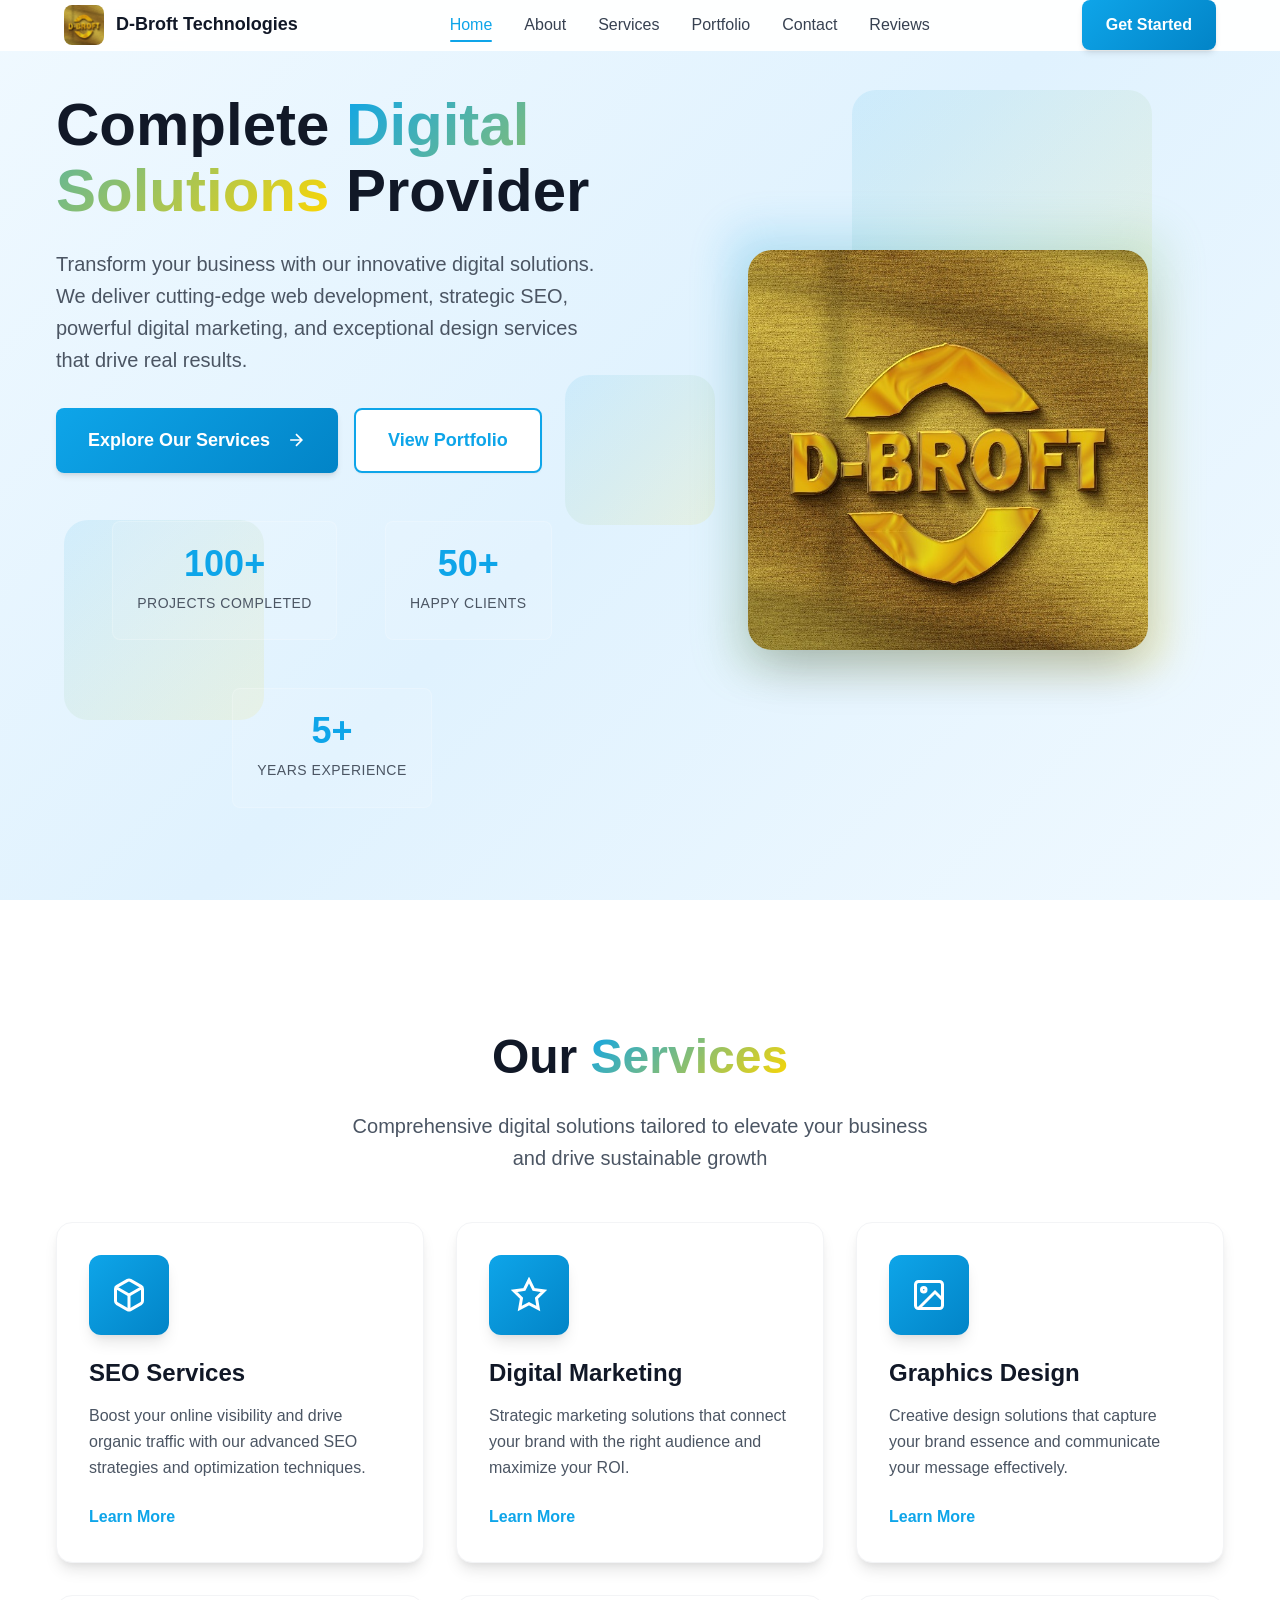
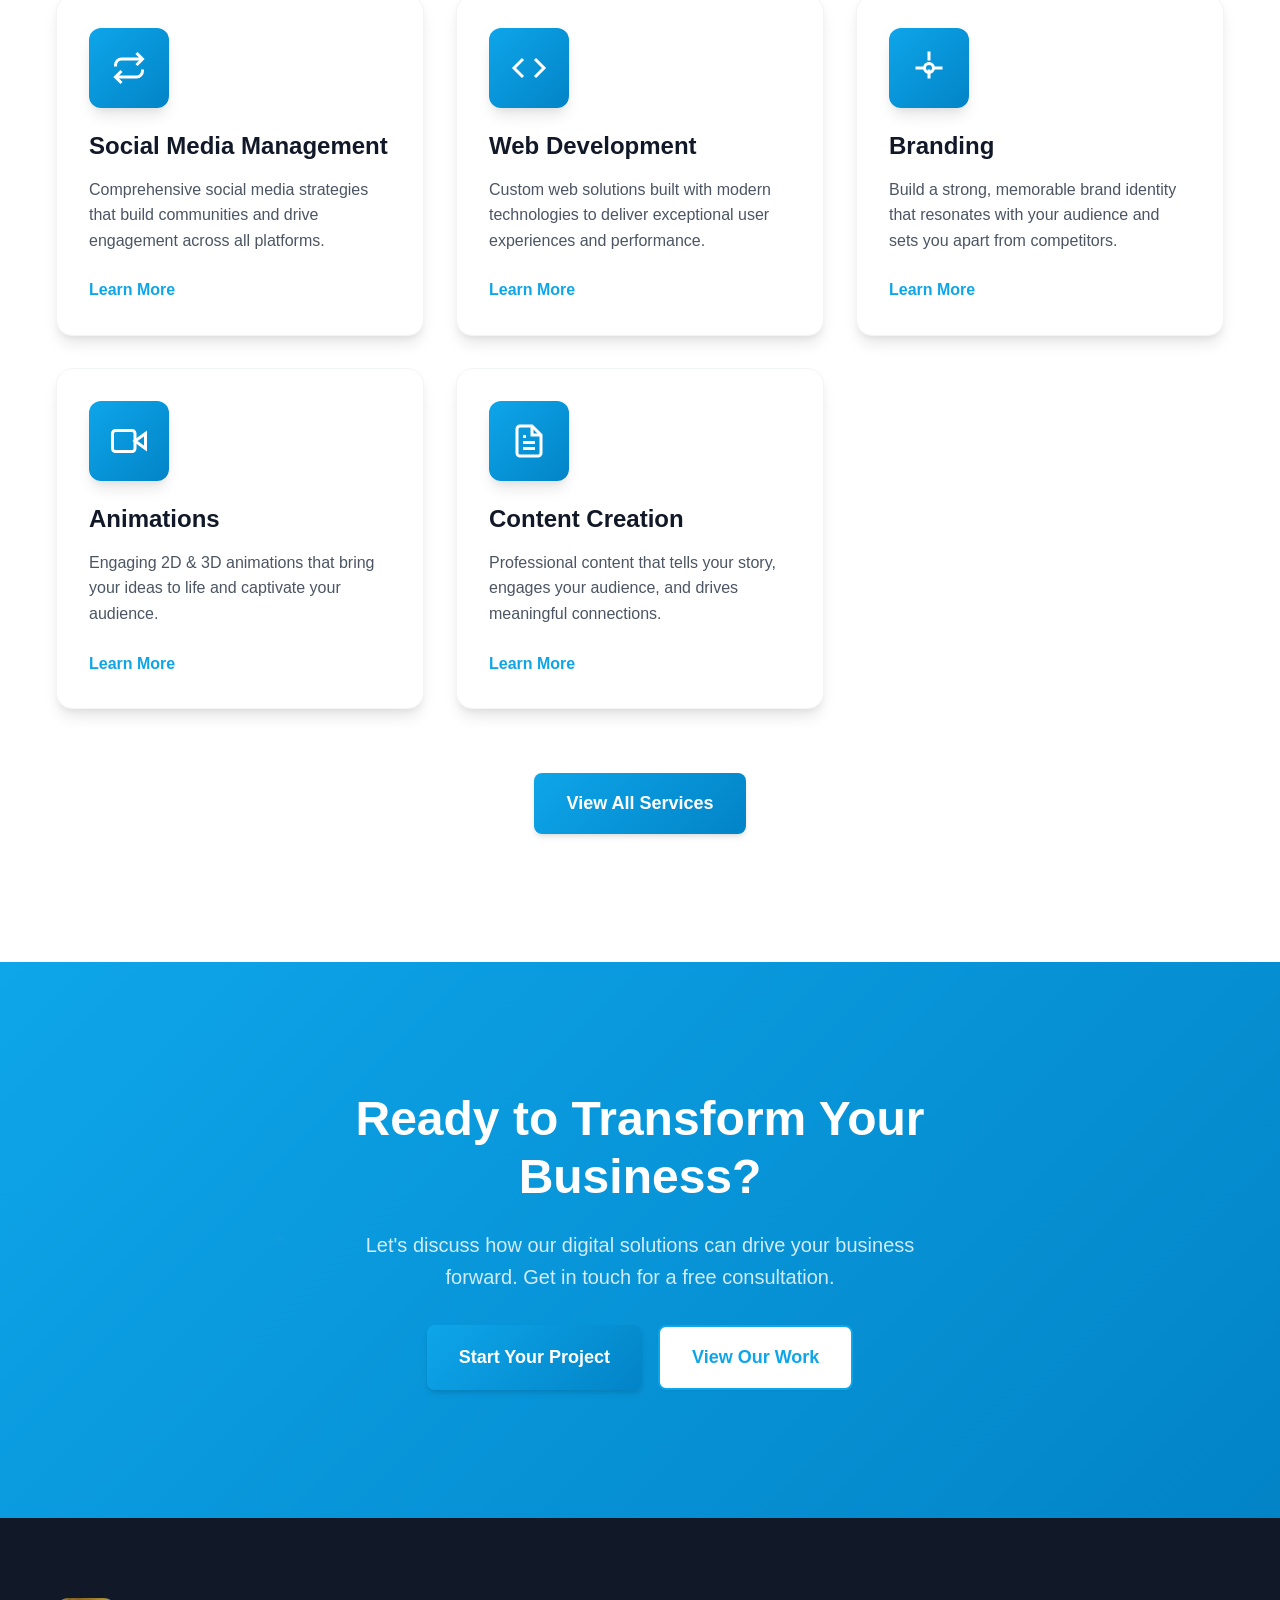
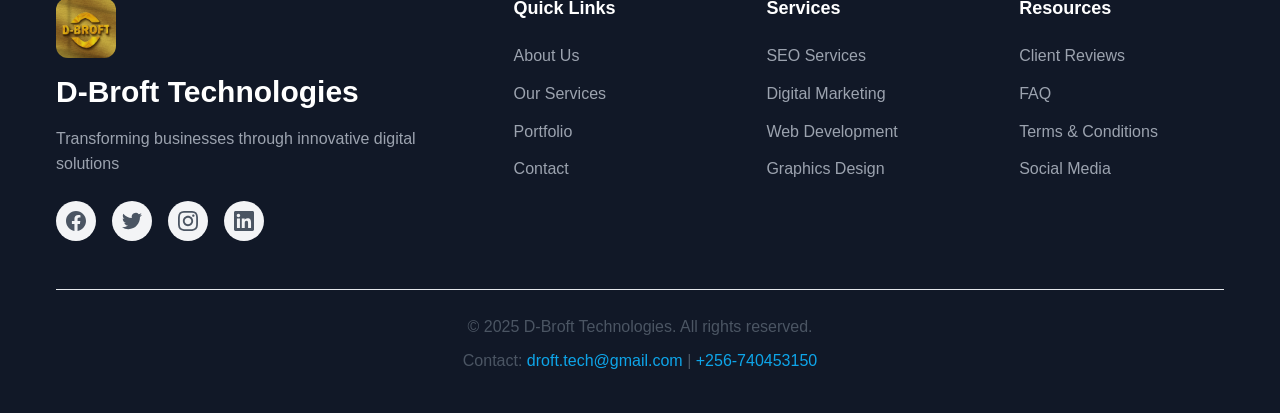
==== index.html @ 59446c65 "init" ====
<!DOCTYPE html>
 <html lang="en">
  <head>
   <meta charset="UTF-8">
   <meta name="viewport" content="width=device-width, initial-scale=1.0">
   <meta name="description" content="D-Broft Technologies - Complete digital solutions provider in Uganda. Expert web development, SEO services, digital marketing, and innovative design solutions.">
   <meta name="keywords" content="D-Broft Technologies, Uganda tech company, digital solutions Uganda, web development, SEO services, digital marketing agency, professional branding, UI/UX design, software development">
   <meta name="author" content="D-Broft Technologies">
   <meta name="robots" content="index, follow, max-image-preview:large">
   
<!-- Open Graph / Facebook -->
   <meta property="og:type" content="website">
   <meta property="og:url" content="https://dbroft.vercel.app/">
   <meta property="og:title" content="D-Broft Technologies - Complete Digital Solutions Provider">
   <meta property="og:description" content="Transform your business with our innovative digital solutions. Expert web development, SEO, digital marketing, and design services in Uganda.">
   <meta property="og:image" content="https://dbroft.vercel.app/assets/img/logo.jpg">
   <meta property="og:site_name" content="D-Broft Technologies">
   
<!-- Twitter -->
   <meta property="twitter:card" content="summary_large_image">
   <meta property="twitter:url" content="https://dbroft.vercel.app/">
   <meta property="twitter:title" content="D-Broft Technologies - Complete Digital Solutions Provider">
   <meta property="twitter:description" content="Transform your business with our innovative digital solutions. Expert web development, SEO, digital marketing, and design services in Uganda.">
   <meta property="twitter:image" content="https://dbroft.vercel.app/assets/img/logo.jpg">
   <meta property="twitter:site" content="@DBroftTech">
   
<!-- Canonical URL -->
   <link rel="canonical" href="https://dbroft.vercel.app/">
   
<!-- Favicon -->
   <link rel="icon" type="image/x-icon" href="./assets/img/favicon.png">
   <link rel="icon" type="image/png" sizes="32x32" href="./assets/img/favicon.png">
   <link rel="apple-touch-icon" href="./assets/img/favicon.png">
   
<!-- Preconnect for performance -->
   <link rel="preconnect" href="https://fonts.googleapis.com">
   <link rel="preconnect" href="https://fonts.gstatic.com" crossorigin>
   <link rel="preconnect" href="https://www.google-analytics.com">
   
<!-- Fonts -->
   <link href="https://fonts.googleapis.com/css2?family=Inter:wght@300;400;500;600;700&family=Poppins:wght@300;400;500;600;700&display=swap" rel="stylesheet">
   
<!-- CSS -->
   <link href="./assets/css/main.css" rel="stylesheet">
   <link href="./assets/css/components.css" rel="stylesheet">
   <link href="./assets/css/animations.css" rel="stylesheet">
   
<!-- PWA -->
   <link rel="manifest" href="./manifest.json">
   <meta name="theme-color" content="#0ea5e9">
   <meta name="apple-mobile-web-app-capable" content="yes">
   <meta name="apple-mobile-web-app-status-bar-style" content="default">
   <meta name="apple-mobile-web-app-title" content="D-Broft Technologies">
   
<!-- Security Headers -->
   <meta http-equiv="Content-Security-Policy" content="default-src 'self'; script-src 'self' 'unsafe-inline' https://www.googletagmanager.com https://www.google-analytics.com; style-src 'self' 'unsafe-inline' https://fonts.googleapis.com; font-src 'self' https://fonts.gstatic.com; img-src 'self' data: https:; connect-src 'self' https://www.google-analytics.com;">
   
<!-- Google Analytics -->
   <script async src="./https://www.googletagmanager.com/gtag/js?id=G-C004P0LS3F"></script>
   <script>
    window.dataLayer = window.dataLayer || [];
    function gtag(){dataLayer.push(arguments);}
    gtag('js', new Date());
    gtag('config', 'G-C004P0LS3F');
   </script>
   
<!-- Structured Data -->
   <script type="application/ld+json">
   {
    "@context": "https://schema.org",
    "@type": "Organization",
    "name": "D-Broft Technologies",
    "url": "https://dbroft.vercel.app",
    "logo": "https://dbroft.vercel.app/assets/img/logo.jpg",
    "contactPoint": {
     "@type": "ContactPoint",
     "telephone": "+256-740453150",
     "contactType": "customer service"
    },
    "address": {
     "@type": "PostalAddress",
     "addressCountry": "UG"
    },
    "sameAs": [
     "https://facebook.com/dbrofttech",
     "https://twitter.com/dbrofttech",
     "https://instagram.com/dbrofttech",
     "https://linkedin.com/company/dbroft-technologies"
    ]
   }
   </script>
   
   <title>D-Broft Technologies - Complete Digital Solutions Provider | Uganda</title>
  </head>
  <body>
<!-- Navigation -->
   <nav class="navbar" id="navbar">
    <div class="nav-container">
     <div class="nav-brand">
      <img src="./assets/img/logo.jpg" alt="D-Broft Technologies Logo" class="nav-logo">
      <span class="nav-title">D-Broft Technologies</span>
     </div>
     
     <div class="nav-menu" id="nav-menu">
      <a href="#home" class="nav-link active">Home</a>
      <a href="./about.html" class="nav-link">About</a>
      <a href="./services.html" class="nav-link">Services</a>
      <a href="./portfolio.html" class="nav-link">Portfolio</a>
      <a href="./contact.html" class="nav-link">Contact</a>
      <a href="./reviews.html" class="nav-link">Reviews</a>
     </div>
     
     <div class="nav-actions">
      <a href="./contact.html" class="btn btn-primary">Get Started</a>
      <button class="nav-toggle" id="nav-toggle" aria-label="Toggle navigation">
       <span></span>
       <span></span>
       <span></span>
      </button>
     </div>
    </div>
   </nav>

<!-- Hero Section -->
   <section id="home" class="hero">
    <div class="hero-background">
     <div class="hero-shapes">
      <div class="shape shape-1"></div>
      <div class="shape shape-2"></div>
      <div class="shape shape-3"></div>
     </div>
    </div>
    
    <div class="container">
     <div class="hero-content">
      <div class="hero-text">
       <h1 class="hero-title animate-fade-up">
        Complete <span class="text-gradient">Digital Solutions</span> Provider
       </h1>
       <p class="hero-description animate-fade-up delay-1">
        Transform your business with our innovative digital solutions. We deliver cutting-edge web development, strategic SEO, powerful digital marketing, and exceptional design services that drive real results.
       </p>
       <div class="hero-actions animate-fade-up delay-2">
        <a href="./services.html" class="btn btn-primary btn-large">
         Explore Our Services
         <svg class="btn-icon" viewBox="0 0 24 24" fill="none" stroke="currentColor">
          <path d="M5 12h14M12 5l7 7-7 7"/>
         </svg>
        </a>
        <a href="./portfolio.html" class="btn btn-secondary btn-large">
         View Portfolio
        </a>
       </div>
       <div class="hero-stats animate-fade-up delay-3">
        <div class="stat">
         <span class="stat-number">100+</span>
         <span class="stat-label">Projects Completed</span>
        </div>
        <div class="stat">
         <span class="stat-number">50+</span>
         <span class="stat-label">Happy Clients</span>
        </div>
        <div class="stat">
         <span class="stat-number">5+</span>
         <span class="stat-label">Years Experience</span>
        </div>
       </div>
      </div>
      
      <div class="hero-visual animate-fade-left">
       <div class="hero-image-container">
        <img src="./assets/img/logo.jpg" alt="D-Broft Technologies" class="hero-image">
        <div class="hero-glow"></div>
       </div>
      </div>
     </div>
    </div>
   </section>

<!-- Services Section -->
   <section class="services" id="services">
    <div class="container">
     <div class="section-header">
      <h2 class="section-title animate-on-scroll">Our <span class="text-gradient">Services</span></h2>
      <p class="section-description animate-on-scroll">
       Comprehensive digital solutions tailored to elevate your business and drive sustainable growth
      </p>
     </div>
     
     <div class="services-grid">
      <div class="service-card animate-on-scroll" data-delay="0">
       <div class="service-icon">
        <svg viewBox="0 0 24 24" fill="none" stroke="currentColor">
         <path d="M21 16V8a2 2 0 0 0-1-1.73l-7-4a2 2 0 0 0-2 0l-7 4A2 2 0 0 0 3 8v8a2 2 0 0 0 1 1.73l7 4a2 2 0 0 0 2 0l7-4A2 2 0 0 0 21 16z"/>
         <polyline points="3.27,6.96 12,12.01 20.73,6.96"/>
         <line x1="12" y1="22.08" x2="12" y2="12"/>
        </svg>
       </div>
       <h3 class="service-title">SEO Services</h3>
       <p class="service-description">Boost your online visibility and drive organic traffic with our advanced SEO strategies and optimization techniques.</p>
       <a href="./services.html#seo" class="service-link">Learn More</a>
      </div>
      
      <div class="service-card animate-on-scroll" data-delay="100">
       <div class="service-icon">
        <svg viewBox="0 0 24 24" fill="none" stroke="currentColor">
         <path d="M12 2l3.09 6.26L22 9.27l-5 4.87 1.18 6.88L12 17.77l-6.18 3.25L7 14.14 2 9.27l6.91-1.01L12 2z"/>
        </svg>
       </div>
       <h3 class="service-title">Digital Marketing</h3>
       <p class="service-description">Strategic marketing solutions that connect your brand with the right audience and maximize your ROI.</p>
       <a href="./services.html#marketing" class="service-link">Learn More</a>
      </div>
      
      <div class="service-card animate-on-scroll" data-delay="200">
       <div class="service-icon">
        <svg viewBox="0 0 24 24" fill="none" stroke="currentColor">
         <rect x="3" y="3" width="18" height="18" rx="2" ry="2"/>
         <circle cx="8.5" cy="8.5" r="1.5"/>
         <polyline points="21,15 16,10 5,21"/>
        </svg>
       </div>
       <h3 class="service-title">Graphics Design</h3>
       <p class="service-description">Creative design solutions that capture your brand essence and communicate your message effectively.</p>
       <a href="./services.html#design" class="service-link">Learn More</a>
      </div>
      
      <div class="service-card animate-on-scroll" data-delay="300">
       <div class="service-icon">
        <svg viewBox="0 0 24 24" fill="none" stroke="currentColor">
         <path d="M17 2l4 4-4 4"/>
         <path d="M3 11v-1a4 4 0 0 1 4-4h14"/>
         <path d="M7 22l-4-4 4-4"/>
         <path d="M21 13v1a4 4 0 0 1-4 4H3"/>
        </svg>
       </div>
       <h3 class="service-title">Social Media Management</h3>
       <p class="service-description">Comprehensive social media strategies that build communities and drive engagement across all platforms.</p>
       <a href="./services.html#social" class="service-link">Learn More</a>
      </div>
      
      <div class="service-card animate-on-scroll" data-delay="400">
       <div class="service-icon">
        <svg viewBox="0 0 24 24" fill="none" stroke="currentColor">
         <polyline points="16,18 22,12 16,6"/>
         <polyline points="8,6 2,12 8,18"/>
        </svg>
       </div>
       <h3 class="service-title">Web Development</h3>
       <p class="service-description">Custom web solutions built with modern technologies to deliver exceptional user experiences and performance.</p>
       <a href="./services.html#web" class="service-link">Learn More</a>
      </div>
      
      <div class="service-card animate-on-scroll" data-delay="500">
       <div class="service-icon">
        <svg viewBox="0 0 24 24" fill="none" stroke="currentColor">
         <circle cx="12" cy="12" r="3"/>
         <path d="M12 1v6m0 6v6"/>
         <path d="M21 12h-6m-6 0H3"/>
        </svg>
       </div>
       <h3 class="service-title">Branding</h3>
       <p class="service-description">Build a strong, memorable brand identity that resonates with your audience and sets you apart from competitors.</p>
       <a href="./services.html#branding" class="service-link">Learn More</a>
      </div>
      
      <div class="service-card animate-on-scroll" data-delay="600">
       <div class="service-icon">
        <svg viewBox="0 0 24 24" fill="none" stroke="currentColor">
         <polygon points="23,7 16,12 23,17 23,7"/>
         <rect x="1" y="5" width="15" height="14" rx="2" ry="2"/>
        </svg>
       </div>
       <h3 class="service-title">Animations</h3>
       <p class="service-description">Engaging 2D & 3D animations that bring your ideas to life and captivate your audience.</p>
       <a href="./services.html#animations" class="service-link">Learn More</a>
      </div>
      
      <div class="service-card animate-on-scroll" data-delay="700">
       <div class="service-icon">
        <svg viewBox="0 0 24 24" fill="none" stroke="currentColor">
         <path d="M14 2H6a2 2 0 0 0-2 2v16a2 2 0 0 0 2 2h12a2 2 0 0 0 2-2V8z"/>
         <polyline points="14,2 14,8 20,8"/>
         <line x1="16" y1="13" x2="8" y2="13"/>
         <line x1="16" y1="17" x2="8" y2="17"/>
         <polyline points="10,9 9,9 8,9"/>
        </svg>
       </div>
       <h3 class="service-title">Content Creation</h3>
       <p class="service-description">Professional content that tells your story, engages your audience, and drives meaningful connections.</p>
       <a href="./services.html#content" class="service-link">Learn More</a>
      </div>
     </div>
     
     <div class="section-cta animate-on-scroll">
      <a href="./services.html" class="btn btn-primary btn-large">View All Services</a>
     </div>
    </div>
   </section>

<!-- CTA Section -->
   <section class="cta">
    <div class="container">
     <div class="cta-content animate-on-scroll">
      <h2 class="cta-title">Ready to Transform Your Business?</h2>
      <p class="cta-description">
       Let's discuss how our digital solutions can drive your business forward. Get in touch for a free consultation.
      </p>
      <div class="cta-actions">
       <a href="./contact.html" class="btn btn-primary btn-large">Start Your Project</a>
       <a href="./portfolio.html" class="btn btn-secondary btn-large">View Our Work</a>
      </div>
     </div>
    </div>
   </section>

<!-- Footer -->
   <footer class="footer">
    <div class="container">
     <div class="footer-content">
      <div class="footer-section">
       <div class="footer-brand">
        <img src="./assets/img/logo.jpg" alt="D-Broft Technologies" class="footer-logo">
        <h3>D-Broft Technologies</h3>
        <p>Transforming businesses through innovative digital solutions</p>
       </div>
       <div class="footer-social">
        <a href="https://facebook.com/dbrofttech" target="_blank" rel="noopener" aria-label="Facebook">
         <svg viewBox="0 0 24 24" fill="currentColor">
          <path d="M24 12.073c0-6.627-5.373-12-12-12s-12 5.373-12 12c0 5.99 4.388 10.954 10.125 11.854v-8.385H7.078v-3.47h3.047V9.43c0-3.007 1.792-4.669 4.533-4.669 1.312 0 2.686.235 2.686.235v2.953H15.83c-1.491 0-1.956.925-1.956 1.874v2.25h3.328l-.532 3.47h-2.796v8.385C19.612 23.027 24 18.062 24 12.073z"/>
         </svg>
        </a>
        <a href="https://twitter.com/dbrofttech" target="_blank" rel="noopener" aria-label="Twitter">
         <svg viewBox="0 0 24 24" fill="currentColor">
          <path d="M23.953 4.57a10 10 0 01-2.825.775 4.958 4.958 0 002.163-2.723c-.951.555-2.005.959-3.127 1.184a4.92 4.92 0 00-8.384 4.482C7.69 8.095 4.067 6.13 1.64 3.162a4.822 4.822 0 00-.666 2.475c0 1.71.87 3.213 2.188 4.096a4.904 4.904 0 01-2.228-.616v.06a4.923 4.923 0 003.946 4.827 4.996 4.996 0 01-2.212.085 4.936 4.936 0 004.604 3.417 9.867 9.867 0 01-6.102 2.105c-.39 0-.779-.023-1.17-.067a13.995 13.995 0 007.557 2.209c9.053 0 13.998-7.496 13.998-13.985 0-.21 0-.42-.015-.63A9.935 9.935 0 0024 4.59z"/>
         </svg>
        </a>
        <a href="https://instagram.com/dbrofttech" target="_blank" rel="noopener" aria-label="Instagram">
         <svg viewBox="0 0 24 24" fill="currentColor">
          <path d="M12 2.163c3.204 0 3.584.012 4.85.07 3.252.148 4.771 1.691 4.919 4.919.058 1.265.069 1.645.069 4.849 0 3.205-.012 3.584-.069 4.849-.149 3.225-1.664 4.771-4.919 4.919-1.266.058-1.644.07-4.85.07-3.204 0-3.584-.012-4.849-.07-3.26-.149-4.771-1.699-4.919-4.92-.058-1.265-.07-1.644-.07-4.849 0-3.204.013-3.583.07-4.849.149-3.227 1.664-4.771 4.919-4.919 1.266-.057 1.645-.069 4.849-.069zm0-2.163c-3.259 0-3.667.014-4.947.072-4.358.2-6.78 2.618-6.98 6.98-.059 1.281-.073 1.689-.073 4.948 0 3.259.014 3.668.072 4.948.2 4.358 2.618 6.78 6.98 6.98 1.281.058 1.689.072 4.948.072 3.259 0 3.668-.014 4.948-.072 4.354-.2 6.782-2.618 6.979-6.98.059-1.28.073-1.689.073-4.948 0-3.259-.014-3.667-.072-4.947-.196-4.354-2.617-6.78-6.979-6.98-1.281-.059-1.69-.073-4.949-.073zm0 5.838c-3.403 0-6.162 2.759-6.162 6.162s2.759 6.163 6.162 6.163 6.162-2.759 6.162-6.163c0-3.403-2.759-6.162-6.162-6.162zm0 10.162c-2.209 0-4-1.79-4-4 0-2.209 1.791-4 4-4s4 1.791 4 4c0 2.21-1.791 4-4 4zm6.406-11.845c-.796 0-1.441.645-1.441 1.44s.645 1.44 1.441 1.44c.795 0 1.439-.645 1.439-1.44s-.644-1.44-1.439-1.44z"/>
         </svg>
        </a>
        <a href="https://linkedin.com/company/dbroft-technologies" target="_blank" rel="noopener" aria-label="LinkedIn">
         <svg viewBox="0 0 24 24" fill="currentColor">
          <path d="M20.447 20.452h-3.554v-5.569c0-1.328-.027-3.037-1.852-3.037-1.853 0-2.136 1.445-2.136 2.939v5.667H9.351V9h3.414v1.561h.046c.477-.9 1.637-1.85 3.37-1.85 3.601 0 4.267 2.37 4.267 5.455v6.286zM5.337 7.433c-1.144 0-2.063-.926-2.063-2.065 0-1.138.92-2.063 2.063-2.063 1.14 0 2.064.925 2.064 2.063 0 1.139-.925 2.065-2.064 2.065zm1.782 13.019H3.555V9h3.564v11.452zM22.225 0H1.771C.792 0 0 .774 0 1.729v20.542C0 23.227.792 24 1.771 24h20.451C23.2 24 24 23.227 24 22.271V1.729C24 .774 23.2 0 22.222 0h.003z"/>
         </svg>
        </a>
       </div>
      </div>
      
      <div class="footer-section">
       <h4>Quick Links</h4>
       <ul class="footer-links">
        <li><a href="./about.html">About Us</a></li>
        <li><a href="./services.html">Our Services</a></li>
        <li><a href="./portfolio.html">Portfolio</a></li>
        <li><a href="./contact.html">Contact</a></li>
       </ul>
      </div>
      
      <div class="footer-section">
       <h4>Services</h4>
       <ul class="footer-links">
        <li><a href="./services.html#seo">SEO Services</a></li>
        <li><a href="./services.html#marketing">Digital Marketing</a></li>
        <li><a href="./services.html#web">Web Development</a></li>
        <li><a href="./services.html#design">Graphics Design</a></li>
       </ul>
      </div>
      
      <div class="footer-section">
       <h4>Resources</h4>
       <ul class="footer-links">
        <li><a href="./reviews.html">Client Reviews</a></li>
        <li><a href="./faq.html">FAQ</a></li>
        <li><a href="./terms.html">Terms & Conditions</a></li>
        <li><a href="./social.html">Social Media</a></li>
       </ul>
      </div>
     </div>
     
     <div class="footer-bottom">
      <p>&copy; 2025 D-Broft Technologies. All rights reserved.</p>
      <p>Contact: <a href="mailto:droft.tech@gmail.com">droft.tech@gmail.com</a> | <a href="tel:+256740453150">+256-740453150</a></p>
     </div>
    </div>
   </footer>

<!-- Scripts -->
   <script src="./assets/js/main.js"></script>
   <script src="./assets/js/components.js"></script>
   <script src="./assets/js/animations.js"></script>
  </body>
 </html>
---- assets/css/main.css ----
/* D-Broft Technologies - Main CSS */
/* Modern CSS Architecture with 1-space indentation */

/* CSS Custom Properties */
 :root {
/* Colors */
  --primary: #0ea5e9;
  --primary-dark: #0284c7;
  --primary-light: #38bdf8;
  --accent: #FFD700;
  --accent-dark: #DAA520;
  --accent-light: #FFE55C;
  --success: #10b981;
  --warning: #f59e0b;
  --error: #ef4444;
  
/* Neutral Colors */
  --white: #ffffff;
  --gray-50: #f9fafb;
  --gray-100: #f3f4f6;
  --gray-200: #e5e7eb;
  --gray-300: #d1d5db;
  --gray-400: #9ca3af;
  --gray-500: #6b7280;
  --gray-600: #4b5563;
  --gray-700: #374151;
  --gray-800: #1f2937;
  --gray-900: #111827;
  --black: #000000;
  
/* Typography */
  --font-primary: 'Inter', -apple-system, BlinkMacSystemFont, 'Segoe UI', Roboto, sans-serif;
  --font-heading: 'Poppins', -apple-system, BlinkMacSystemFont, 'Segoe UI', Roboto, sans-serif;
  
/* Font Sizes */
  --text-xs: 0.75rem;
  --text-sm: 0.875rem;
  --text-base: 1rem;
  --text-lg: 1.125rem;
  --text-xl: 1.25rem;
  --text-2xl: 1.5rem;
  --text-3xl: 1.875rem;
  --text-4xl: 2.25rem;
  --text-5xl: 3rem;
  --text-6xl: 3.75rem;
  
/* Spacing */
  --space-1: 0.25rem;
  --space-2: 0.5rem;
  --space-3: 0.75rem;
  --space-4: 1rem;
  --space-5: 1.25rem;
  --space-6: 1.5rem;
  --space-8: 2rem;
  --space-10: 2.5rem;
  --space-12: 3rem;
  --space-16: 4rem;
  --space-20: 5rem;
  --space-24: 6rem;
  --space-32: 8rem;
  
/* Shadows */
  --shadow-sm: 0 1px 2px 0 rgba(0, 0, 0, 0.05);
  --shadow: 0 1px 3px 0 rgba(0, 0, 0, 0.1), 0 1px 2px 0 rgba(0, 0, 0, 0.06);
  --shadow-md: 0 4px 6px -1px rgba(0, 0, 0, 0.1), 0 2px 4px -1px rgba(0, 0, 0, 0.06);
  --shadow-lg: 0 10px 15px -3px rgba(0, 0, 0, 0.1), 0 4px 6px -2px rgba(0, 0, 0, 0.05);
  --shadow-xl: 0 20px 25px -5px rgba(0, 0, 0, 0.1), 0 10px 10px -5px rgba(0, 0, 0, 0.04);
  --shadow-2xl: 0 25px 50px -12px rgba(0, 0, 0, 0.25);
  
/* Border Radius */
  --radius-sm: 0.125rem;
  --radius: 0.25rem;
  --radius-md: 0.375rem;
  --radius-lg: 0.5rem;
  --radius-xl: 0.75rem;
  --radius-2xl: 1rem;
  --radius-3xl: 1.5rem;
  --radius-full: 9999px;
  
/* Transitions */
  --transition-fast: 150ms ease-in-out;
  --transition-normal: 250ms ease-in-out;
  --transition-slow: 350ms ease-in-out;
  
/* Z-Index */
  --z-dropdown: 1000;
  --z-sticky: 1020;
  --z-fixed: 1030;
  --z-modal-backdrop: 1040;
  --z-modal: 1050;
  --z-popover: 1060;
  --z-tooltip: 1070;
 }

/* Reset & Base Styles */
 *,
 *::before,
 *::after {
  box-sizing: border-box;
  margin: 0;
  padding: 0;
 }

 html {
  scroll-behavior: smooth;
  font-size: 16px;
 }

 body {
  font-family: var(--font-primary);
  font-size: var(--text-base);
  line-height: 1.6;
  color: var(--gray-800);
  background-color: var(--white);
  overflow-x: hidden;
 }

/* Typography */
 h1, h2, h3, h4, h5, h6 {
  font-family: var(--font-heading);
  font-weight: 600;
  line-height: 1.2;
  color: var(--gray-900);
  margin-bottom: var(--space-4);
 }

 h1 { font-size: var(--text-5xl); }
 h2 { font-size: var(--text-4xl); }
 h3 { font-size: var(--text-3xl); }
 h4 { font-size: var(--text-2xl); }
 h5 { font-size: var(--text-xl); }
 h6 { font-size: var(--text-lg); }

 p {
  margin-bottom: var(--space-4);
  color: var(--gray-600);
 }

 a {
  color: var(--primary);
  text-decoration: none;
  transition: color var(--transition-fast);
 }

 a:hover {
  color: var(--primary-dark);
 }

 img {
  max-width: 100%;
  height: auto;
  display: block;
 }

/* Utility Classes */
 .container {
  max-width: 1200px;
  margin: 0 auto;
  padding: 0 var(--space-4);
 }

 .text-center { text-align: center; }
 .text-left { text-align: left; }
 .text-right { text-align: right; }

 .text-gradient {
  background: linear-gradient(135deg, var(--primary) 0%, var(--accent) 100%);
  -webkit-background-clip: text;
  -webkit-text-fill-color: transparent;
  background-clip: text;
 }

 .sr-only {
  position: absolute;
  width: 1px;
  height: 1px;
  padding: 0;
  margin: -1px;
  overflow: hidden;
  clip: rect(0, 0, 0, 0);
  white-space: nowrap;
  border: 0;
 }

/* Navigation */
 .navbar {
  position: fixed;
  top: 0;
  left: 0;
  right: 0;
  z-index: var(--z-fixed);
  background: rgba(255, 255, 255, 0.95);
  backdrop-filter: blur(10px);
  border-bottom: 1px solid rgba(255, 255, 255, 0.2);
  transition: all var(--transition-normal);
 }

 .navbar.scrolled {
  background: rgba(255, 255, 255, 0.98);
  box-shadow: var(--shadow-md);
 }

 .nav-container {
  display: flex;
  align-items: center;
  justify-content: space-between;
  padding: var(--space-4) 0;
  max-width: 1200px;
  margin: 0 auto;
  padding-left: var(--space-4);
  padding-right: var(--space-4);
 }

 .nav-brand {
  display: flex;
  align-items: center;
  gap: var(--space-3);
 }

 .nav-logo {
  width: 40px;
  height: 40px;
  border-radius: var(--radius-lg);
  object-fit: cover;
 }

 .nav-title {
  font-family: var(--font-heading);
  font-weight: 600;
  font-size: var(--text-lg);
  color: var(--gray-900);
 }

 .nav-menu {
  display: flex;
  align-items: center;
  gap: var(--space-8);
 }

 .nav-link {
  font-weight: 500;
  color: var(--gray-700);
  transition: color var(--transition-fast);
  position: relative;
 }

 .nav-link:hover,
 .nav-link.active {
  color: var(--primary);
 }

 .nav-link.active::after {
  content: '';
  position: absolute;
  bottom: -4px;
  left: 0;
  right: 0;
  height: 2px;
  background: var(--primary);
  border-radius: var(--radius-full);
 }

 .nav-actions {
  display: flex;
  align-items: center;
  gap: var(--space-4);
 }

 .nav-toggle {
  display: none;
  flex-direction: column;
  gap: 4px;
  background: none;
  border: none;
  cursor: pointer;
  padding: var(--space-2);
 }

 .nav-toggle span {
  width: 24px;
  height: 2px;
  background: var(--gray-700);
  transition: all var(--transition-fast);
 }

/* Hero Section */
 .hero {
  position: relative;
  min-height: 100vh;
  display: flex;
  align-items: center;
  overflow: hidden;
  background: linear-gradient(135deg, #f0f9ff 0%, #e0f2fe 50%, #f0f9ff 100%);
 }

 .hero-background {
  position: absolute;
  top: 0;
  left: 0;
  right: 0;
  bottom: 0;
  z-index: 1;
 }

 .hero-shapes {
  position: relative;
  width: 100%;
  height: 100%;
 }

 .shape {
  position: absolute;
  border-radius: var(--radius-3xl);
  background: linear-gradient(135deg, var(--primary) 0%, var(--accent) 100%);
  opacity: 0.1;
  animation: float 6s ease-in-out infinite;
 }

 .shape-1 {
  width: 300px;
  height: 300px;
  top: 10%;
  right: 10%;
  animation-delay: 0s;
 }

 .shape-2 {
  width: 200px;
  height: 200px;
  bottom: 20%;
  left: 5%;
  animation-delay: 2s;
 }

 .shape-3 {
  width: 150px;
  height: 150px;
  top: 50%;
  left: 50%;
  transform: translate(-50%, -50%);
  animation-delay: 4s;
 }

 .hero-content {
  position: relative;
  z-index: 2;
  display: grid;
  grid-template-columns: 1fr 1fr;
  gap: var(--space-16);
  align-items: center;
 }

 .hero-title {
  font-size: var(--text-6xl);
  font-weight: 700;
  margin-bottom: var(--space-6);
  line-height: 1.1;
 }

 .hero-description {
  font-size: var(--text-xl);
  color: var(--gray-600);
  margin-bottom: var(--space-8);
  line-height: 1.6;
 }

 .hero-actions {
  display: flex;
  gap: var(--space-4);
  margin-bottom: var(--space-12);
 }

 .hero-stats {
  display: flex;
  gap: var(--space-8);
 }

 .stat {
  text-align: center;
 }

 .stat-number {
  display: block;
  font-size: var(--text-3xl);
  font-weight: 700;
  color: var(--primary);
  font-family: var(--font-heading);
 }

 .stat-label {
  font-size: var(--text-sm);
  color: var(--gray-500);
  text-transform: uppercase;
  letter-spacing: 0.05em;
 }

 .hero-visual {
  display: flex;
  justify-content: center;
  align-items: center;
 }

 .hero-image-container {
  position: relative;
  width: 400px;
  height: 400px;
 }

 .hero-image {
  width: 100%;
  height: 100%;
  object-fit: cover;
  border-radius: var(--radius-3xl);
  box-shadow: var(--shadow-2xl);
 }

 .hero-glow {
  position: absolute;
  top: -20px;
  left: -20px;
  right: -20px;
  bottom: -20px;
  background: linear-gradient(135deg, var(--primary), var(--accent));
  border-radius: var(--radius-3xl);
  opacity: 0.2;
  filter: blur(20px);
  z-index: -1;
  animation: pulse 3s ease-in-out infinite;
 }

/* Services Section */
 .services {
  padding: var(--space-32) 0;
  background: var(--white);
 }

 .section-header {
  text-align: center;
  margin-bottom: var(--space-20);
 }

 .section-title {
  font-size: var(--text-5xl);
  font-weight: 700;
  margin-bottom: var(--space-6);
 }

 .section-description {
  font-size: var(--text-xl);
  color: var(--gray-600);
  max-width: 600px;
  margin: 0 auto;
 }

 .services-grid {
  display: grid;
  grid-template-columns: repeat(auto-fit, minmax(300px, 1fr));
  gap: var(--space-8);
  margin-bottom: var(--space-16);
 }

 .service-card {
  background: var(--white);
  border-radius: var(--radius-2xl);
  padding: var(--space-8);
  box-shadow: var(--shadow-lg);
  transition: all var(--transition-normal);
  border: 1px solid var(--gray-100);
  position: relative;
  overflow: hidden;
 }

 .service-card::before {
  content: '';
  position: absolute;
  top: 0;
  left: 0;
  right: 0;
  height: 4px;
  background: linear-gradient(90deg, var(--primary), var(--accent));
  transform: scaleX(0);
  transition: transform var(--transition-normal);
 }

 .service-card:hover::before {
  transform: scaleX(1);
 }

 .service-card:hover {
  transform: translateY(-8px);
  box-shadow: var(--shadow-2xl);
 }

 .service-icon {
  width: 60px;
  height: 60px;
  background: linear-gradient(135deg, var(--primary), var(--accent));
  border-radius: var(--radius-xl);
  display: flex;
  align-items: center;
  justify-content: center;
  margin-bottom: var(--space-6);
 }

 .service-icon svg {
  width: 28px;
  height: 28px;
  color: var(--white);
 }

 .service-title {
  font-size: var(--text-2xl);
  font-weight: 600;
  margin-bottom: var(--space-4);
  color: var(--gray-900);
 }

 .service-description {
  color: var(--gray-600);
  margin-bottom: var(--space-6);
  line-height: 1.6;
 }

 .service-link {
  font-weight: 600;
  color: var(--primary);
  display: inline-flex;
  align-items: center;
  gap: var(--space-2);
  transition: all var(--transition-fast);
 }

 .service-link:hover {
  color: var(--primary-dark);
  transform: translateX(4px);
 }

 .section-cta {
  text-align: center;
 }

/* CTA Section */
 .cta {
  padding: var(--space-32) 0;
  background: linear-gradient(135deg, var(--primary) 0%, var(--primary-dark) 100%);
  color: var(--white);
  position: relative;
  overflow: hidden;
 }

 .cta::before {
  content: '';
  position: absolute;
  top: 0;
  left: 0;
  right: 0;
  bottom: 0;
  background: url('data:image/svg+xml,<svg xmlns="http://www.w3.org/2000/svg" viewBox="0 0 100 100"><defs><pattern id="grain" width="100" height="100" patternUnits="userSpaceOnUse"><circle cx="50" cy="50" r="1" fill="white" opacity="0.1"/></pattern></defs><rect width="100" height="100" fill="url(%23grain)"/></svg>');
  opacity: 0.1;
 }

 .cta-content {
  text-align: center;
  position: relative;
  z-index: 2;
 }

 .cta-title {
  font-size: var(--text-5xl);
  font-weight: 700;
  margin-bottom: var(--space-6);
  color: var(--white);
 }

 .cta-description {
  font-size: var(--text-xl);
  margin-bottom: var(--space-8);
  max-width: 600px;
  margin-left: auto;
  margin-right: auto;
  color: rgba(255, 255, 255, 0.9);
 }

 .cta-actions {
  display: flex;
  gap: var(--space-4);
  justify-content: center;
 }

/* Footer */
 .footer {
  background: var(--gray-900);
  color: var(--white);
  padding: var(--space-20) 0 var(--space-8);
 }

 .footer-content {
  display: grid;
  grid-template-columns: 2fr 1fr 1fr 1fr;
  gap: var(--space-12);
  margin-bottom: var(--space-12);
 }

 .footer-brand h3 {
  color: var(--white);
  margin-bottom: var(--space-4);
 }

 .footer-brand p {
  color: var(--gray-400);
  margin-bottom: var(--space-6);
 }

 .footer-logo {
  width: 60px;
  height: 60px;
  border-radius: var(--radius-xl);
  margin-bottom: var(--space-4);
 }

 .footer-social {
  display: flex;
  gap: var(--space-4);
 }

 .footer-social a {
  width: 40px;
  height: 40px;
  background: var(--gray-800);
  border-radius: var(--radius-lg);
  display: flex;
  align-items: center;
  justify-content: center;
  color: var(--gray-400);
  transition: all var(--transition-fast);
 }

 .footer-social a:hover {
  background: var(--primary);
  color: var(--white);
  transform: translateY(-2px);
 }

 .footer-social svg {
  width: 20px;
  height: 20px;
 }

 .footer-section h4 {
  color: var(--white);
  font-size: var(--text-lg);
  margin-bottom: var(--space-6);
 }

 .footer-links {
  list-style: none;
 }

 .footer-links li {
  margin-bottom: var(--space-3);
 }

 .footer-links a {
  color: var(--gray-400);
  transition: color var(--transition-fast);
 }

 .footer-links a:hover {
  color: var(--white);
 }

 .footer-bottom {
  border-top: 1px solid var(--gray-800);
  padding-top: var(--space-8);
  text-align: center;
  color: var(--gray-400);
 }

 .footer-bottom p {
  margin-bottom: var(--space-2);
 }

 .footer-bottom a {
  color: var(--primary-light);
 }

/* Animations */
 @keyframes float {
  0%, 100% { transform: translateY(0px) rotate(0deg); }
  50% { transform: translateY(-20px) rotate(5deg); }
 }

 @keyframes pulse {
  0%, 100% { opacity: 0.2; }
  50% { opacity: 0.4; }
 }

/* Page-specific Hero Styles */
 .hero-about {
  background: linear-gradient(135deg, #f0f9ff 0%, #e0f2fe 50%, #f0f9ff 100%);
 }

 .hero-services {
  background: linear-gradient(135deg, #f0fdf4 0%, #dcfce7 50%, #f0fdf4 100%);
 }

 .hero-portfolio {
  background: linear-gradient(135deg, #fefce8 0%, #fef3c7 50%, #fefce8 100%);
 }

 .hero-contact {
  background: linear-gradient(135deg, #fdf2f8 0%, #fce7f3 50%, #fdf2f8 100%);
 }

 .hero-reviews {
  background: linear-gradient(135deg, #f5f3ff 0%, #ede9fe 50%, #f5f3ff 100%);
 }

 .hero-faq {
  background: linear-gradient(135deg, #fff7ed 0%, #fed7aa 50%, #fff7ed 100%);
 }

 .hero-terms {
  background: linear-gradient(135deg, #f8fafc 0%, #e2e8f0 50%, #f8fafc 100%);
 }

 .hero-social {
  background: linear-gradient(135deg, #ecfdf5 0%, #d1fae5 50%, #ecfdf5 100%);
 }

/* About Page Styles */
 .about-story {
  padding: var(--space-20) 0;
  background: var(--white);
 }

 .section-content {
  display: grid;
  grid-template-columns: 1fr 1fr;
  gap: var(--space-16);
  align-items: center;
 }

 .story-text {
  padding-right: var(--space-8);
 }

 .story-text h2 {
  font-size: var(--text-4xl);
  font-weight: 700;
  color: var(--gray-900);
  margin-bottom: var(--space-6);
  line-height: 1.2;
 }

 .story-text p {
  font-size: var(--text-lg);
  color: var(--gray-600);
  line-height: 1.7;
  margin-bottom: var(--space-6);
 }

 .story-text p:last-child {
  margin-bottom: 0;
 }

 .story-visual {
  position: relative;
 }

 .story-image {
  width: 100%;
  height: 400px;
  object-fit: cover;
  border-radius: var(--radius-xl);
  box-shadow: var(--shadow-2xl);
  transition: transform 0.3s ease;
 }

 .story-image:hover {
  transform: scale(1.02);
 }

/* Team Section */
 .team {
  padding: var(--space-20) 0;
  background: var(--gray-50);
 }

 .team-grid {
  display: grid;
  grid-template-columns: repeat(auto-fit, minmax(300px, 1fr));
  gap: var(--space-8);
  margin-top: var(--space-12);
 }

 .team-member {
  background: var(--white);
  border-radius: var(--radius-xl);
  padding: var(--space-8);
  text-align: center;
  box-shadow: var(--shadow-lg);
  transition: all 0.3s ease;
  border: 1px solid var(--gray-200);
 }

 .team-member:hover {
  transform: translateY(-8px);
  box-shadow: var(--shadow-2xl);
  border-color: var(--primary-light);
 }

 .member-image {
  position: relative;
  margin-bottom: var(--space-6);
 }

 .member-image img {
  width: 120px;
  height: 120px;
  border-radius: var(--radius-full);
  object-fit: cover;
  border: 4px solid var(--primary-light);
  transition: all 0.3s ease;
  margin: 0 auto;
  display: block;
 }

 .team-member:hover .member-image img {
  border-color: var(--primary);
  transform: scale(1.05);
 }

 .member-info {
  text-align: center;
 }

 .member-name {
  font-size: var(--text-xl);
  font-weight: 600;
  color: var(--gray-900);
  margin-bottom: var(--space-2);
 }

 .member-role {
  font-size: var(--text-base);
  font-weight: 500;
  color: var(--primary);
  margin-bottom: var(--space-4);
  text-transform: uppercase;
  letter-spacing: 0.05em;
 }

 .member-bio {
  font-size: var(--text-sm);
  color: var(--gray-600);
  line-height: 1.6;
  margin: 0;
 }

/* Values Section */
 .values {
  padding: var(--space-20) 0;
  background: var(--white);
 }

 .values-grid {
  display: grid;
  grid-template-columns: repeat(auto-fit, minmax(280px, 1fr));
  gap: var(--space-8);
  margin-top: var(--space-12);
 }

 .value-card {
  background: var(--white);
  border: 2px solid var(--gray-100);
  border-radius: var(--radius-xl);
  padding: var(--space-8);
  text-align: center;
  transition: all 0.3s ease;
  position: relative;
  overflow: hidden;
 }

 .value-card::before {
  content: '';
  position: absolute;
  top: 0;
  left: 0;
  right: 0;
  bottom: 0;
  background: linear-gradient(135deg, var(--primary-light) 0%, transparent 50%);
  opacity: 0;
  transition: opacity 0.3s ease;
  z-index: 1;
 }

 .value-card:hover {
  border-color: var(--primary);
  transform: translateY(-4px);
  box-shadow: var(--shadow-xl);
 }

 .value-card:hover::before {
  opacity: 0.1;
 }

 .value-icon {
  width: 80px;
  height: 80px;
  background: linear-gradient(135deg, var(--primary) 0%, var(--primary-dark) 100%);
  border-radius: var(--radius-full);
  display: flex;
  align-items: center;
  justify-content: center;
  margin: 0 auto var(--space-6);
  position: relative;
  z-index: 2;
  transition: all 0.3s ease;
 }

 .value-card:hover .value-icon {
  transform: scale(1.1) rotate(5deg);
 }

 .value-icon svg {
  width: 32px;
  height: 32px;
  color: var(--white);
  stroke-width: 2;
 }

 .value-card h3 {
  font-size: var(--text-xl);
  font-weight: 600;
  color: var(--gray-900);
  margin-bottom: var(--space-4);
  position: relative;
  z-index: 2;
 }

 .value-card p {
  font-size: var(--text-base);
  color: var(--gray-600);
  line-height: 1.6;
  margin: 0;
  position: relative;
  z-index: 2;
 }

/* Section Headers */
 .section-header {
  text-align: center;
  margin-bottom: var(--space-12);
 }

 .section-description {
  font-size: var(--text-xl);
  color: var(--gray-600);
  max-width: 600px;
  margin: 0 auto;
  line-height: 1.6;
 }

/* Navigation Enhancements */
 .nav-container {
  display: flex;
  align-items: center;
  justify-content: space-between;
  padding: 0 var(--space-6);
  max-width: 1200px;
  margin: 0 auto;
 }

 .nav-actions {
  display: flex;
  align-items: center;
  gap: var(--space-4);
 }

 .nav-toggle {
  display: none;
  flex-direction: column;
  gap: 4px;
  background: none;
  border: none;
  cursor: pointer;
  padding: var(--space-2);
 }

 .nav-toggle span {
  width: 24px;
  height: 2px;
  background: var(--gray-700);
  transition: all 0.3s ease;
 }

 .nav-toggle.active span:nth-child(1) {
  transform: rotate(45deg) translate(5px, 5px);
 }

 .nav-toggle.active span:nth-child(2) {
  opacity: 0;
 }

 .nav-toggle.active span:nth-child(3) {
  transform: rotate(-45deg) translate(7px, -6px);
 }

/* Footer Social */
 .footer-social {
  display: flex;
  gap: var(--space-4);
  margin-top: var(--space-6);
 }

 .footer-social a {
  width: 40px;
  height: 40px;
  background: var(--gray-100);
  border-radius: var(--radius-full);
  display: flex;
  align-items: center;
  justify-content: center;
  color: var(--gray-600);
  transition: all 0.3s ease;
 }

 .footer-social a:hover {
  background: var(--primary);
  color: var(--white);
  transform: translateY(-2px);
 }

 .footer-social svg {
  width: 20px;
  height: 20px;
 }

 .footer-bottom {
  border-top: 1px solid var(--gray-200);
  padding-top: var(--space-6);
  margin-top: var(--space-8);
  text-align: center;
 }

 .footer-bottom p {
  color: var(--gray-600);
  margin-bottom: var(--space-2);
 }

 .footer-bottom a {
  color: var(--primary);
  text-decoration: none;
 }

 .footer-bottom a:hover {
  text-decoration: underline;
 }

/* Services Page Styles */
 .services-detailed {
  padding: var(--space-20) 0;
  background: var(--white);
 }

 .service-detail {
  margin-bottom: var(--space-20);
  padding: var(--space-16) 0;
  border-bottom: 1px solid var(--gray-100);
 }

 .service-detail:last-child {
  border-bottom: none;
  margin-bottom: 0;
 }

 .service-detail:nth-child(even) {
  background: var(--gray-50);
 }

 .service-content {
  display: grid;
  grid-template-columns: 1fr 1fr;
  gap: var(--space-16);
  align-items: center;
 }

 .service-info {
  padding: var(--space-8);
 }

 .service-info h2 {
  font-size: var(--text-4xl);
  font-weight: 700;
  color: var(--gray-900);
  margin-bottom: var(--space-6);
  line-height: 1.2;
 }

 .service-info p {
  font-size: var(--text-lg);
  color: var(--gray-600);
  line-height: 1.7;
  margin-bottom: var(--space-8);
 }

 .service-features {
  list-style: none;
  padding: 0;
  margin: 0 0 var(--space-8) 0;
 }

 .service-features li {
  display: flex;
  align-items: center;
  padding: var(--space-3) 0;
  color: var(--gray-700);
  font-weight: 500;
 }

 .service-features li::before {
  content: '✓';
  color: var(--primary);
  font-weight: 700;
  margin-right: var(--space-3);
  width: 20px;
  height: 20px;
  background: var(--primary-light);
  border-radius: var(--radius-full);
  display: flex;
  align-items: center;
  justify-content: center;
  font-size: var(--text-sm);
 }

 .service-visual {
  display: flex;
  align-items: center;
  justify-content: center;
  padding: var(--space-8);
 }

/* Service Stats */
 .service-stats {
  display: grid;
  grid-template-columns: repeat(3, 1fr);
  gap: var(--space-6);
  background: var(--white);
  padding: var(--space-8);
  border-radius: var(--radius-xl);
  box-shadow: var(--shadow-lg);
  border: 1px solid var(--gray-200);
 }

 .stat-item {
  text-align: center;
  padding: var(--space-4);
 }

 .stat-number {
  display: block;
  font-size: var(--text-4xl);
  font-weight: 700;
  color: var(--primary);
  margin-bottom: var(--space-2);
  font-family: var(--font-heading);
 }

 .stat-label {
  font-size: var(--text-sm);
  color: var(--gray-600);
  font-weight: 500;
  text-transform: uppercase;
  letter-spacing: 0.05em;
 }

/* Service Benefits */
 .service-benefits {
  display: grid;
  gap: var(--space-6);
 }

 .benefit-item {
  background: var(--white);
  padding: var(--space-6);
  border-radius: var(--radius-lg);
  border: 1px solid var(--gray-200);
  box-shadow: var(--shadow-sm);
  transition: all 0.3s ease;
 }

 .benefit-item:hover {
  transform: translateY(-4px);
  box-shadow: var(--shadow-lg);
  border-color: var(--primary-light);
 }

 .benefit-item h4 {
  color: var(--primary);
  font-size: var(--text-lg);
  font-weight: 600;
  margin-bottom: var(--space-3);
 }

 .benefit-item p {
  color: var(--gray-600);
  line-height: 1.6;
  margin: 0;
 }

/* Tech Stack */
 .tech-stack {
  display: grid;
  grid-template-columns: repeat(3, 1fr);
  gap: var(--space-4);
  max-width: 400px;
 }

 .tech-item {
  background: linear-gradient(135deg, var(--primary) 0%, var(--primary-dark) 100%);
  color: var(--white);
  padding: var(--space-4) var(--space-6);
  border-radius: var(--radius-lg);
  text-align: center;
  font-weight: 600;
  font-size: var(--text-sm);
  box-shadow: var(--shadow-md);
  transition: all 0.3s ease;
 }

 .tech-item:hover {
  transform: translateY(-2px) scale(1.05);
  box-shadow: var(--shadow-xl);
 }

/* Design Showcase */
 .design-showcase {
  display: grid;
  grid-template-columns: repeat(2, 1fr);
  gap: var(--space-4);
  max-width: 400px;
 }

 .design-item {
  background: var(--white);
  border: 2px solid var(--accent-light);
  color: var(--accent-dark);
  padding: var(--space-4) var(--space-6);
  border-radius: var(--radius-lg);
  text-align: center;
  font-weight: 600;
  font-size: var(--text-sm);
  transition: all 0.3s ease;
 }

 .design-item:hover {
  background: var(--accent);
  color: var(--white);
  border-color: var(--accent);
  transform: translateY(-2px);
 }

/* Social Platforms */
 .social-platforms {
  display: grid;
  grid-template-columns: repeat(3, 1fr);
  gap: var(--space-4);
  max-width: 400px;
 }

 .platform-item {
  background: var(--gray-100);
  color: var(--gray-700);
  padding: var(--space-4) var(--space-6);
  border-radius: var(--radius-lg);
  text-align: center;
  font-weight: 600;
  font-size: var(--text-sm);
  transition: all 0.3s ease;
  border: 1px solid var(--gray-200);
 }

 .platform-item:hover {
  background: var(--primary);
  color: var(--white);
  border-color: var(--primary);
  transform: translateY(-2px);
 }

/* Branding Elements */
 .branding-elements {
  display: grid;
  grid-template-columns: repeat(2, 1fr);
  gap: var(--space-4);
  max-width: 400px;
 }

 .brand-element {
  background: linear-gradient(135deg, var(--accent-light) 0%, var(--accent) 100%);
  color: var(--white);
  padding: var(--space-4) var(--space-6);
  border-radius: var(--radius-lg);
  text-align: center;
  font-weight: 600;
  font-size: var(--text-sm);
  box-shadow: var(--shadow-md);
  transition: all 0.3s ease;
 }

 .brand-element:hover {
  transform: translateY(-2px) rotate(2deg);
  box-shadow: var(--shadow-xl);
 }

/* Animation Types */
 .animation-types {
  display: grid;
  grid-template-columns: repeat(2, 1fr);
  gap: var(--space-4);
  max-width: 400px;
 }

 .anim-type {
  background: var(--white);
  border: 2px solid var(--primary-light);
  color: var(--primary-dark);
  padding: var(--space-4) var(--space-6);
  border-radius: var(--radius-lg);
  text-align: center;
  font-weight: 600;
  font-size: var(--text-sm);
  transition: all 0.3s ease;
  position: relative;
  overflow: hidden;
 }

 .anim-type::before {
  content: '';
  position: absolute;
  top: 0;
  left: -100%;
  width: 100%;
  height: 100%;
  background: linear-gradient(90deg, transparent, rgba(255,255,255,0.4), transparent);
  transition: left 0.5s ease;
 }

 .anim-type:hover {
  background: var(--primary);
  color: var(--white);
  border-color: var(--primary);
  transform: translateY(-2px);
 }

 .anim-type:hover::before {
  left: 100%;
 }

/* Content Types */
 .content-types {
  display: grid;
  grid-template-columns: repeat(3, 1fr);
  gap: var(--space-4);
  max-width: 400px;
 }

 .content-item {
  background: var(--gray-50);
  color: var(--gray-700);
  padding: var(--space-4) var(--space-6);
  border-radius: var(--radius-lg);
  text-align: center;
  font-weight: 600;
  font-size: var(--text-sm);
  border: 1px solid var(--gray-200);
  transition: all 0.3s ease;
 }

 .content-item:hover {
  background: var(--accent-light);
  color: var(--accent-dark);
  border-color: var(--accent);
  transform: translateY(-2px) scale(1.05);
 }

/* Enhanced Service Icons */
 .service-icon {
  width: 80px;
  height: 80px;
  background: linear-gradient(135deg, var(--primary) 0%, var(--primary-dark) 100%);
  border-radius: var(--radius-xl);
  display: flex;
  align-items: center;
  justify-content: center;
  margin-bottom: var(--space-6);
  box-shadow: var(--shadow-lg);
  transition: all 0.3s ease;
  position: relative;
  overflow: hidden;
 }

 .service-icon::before {
  content: '';
  position: absolute;
  top: 0;
  left: 0;
  right: 0;
  bottom: 0;
  background: linear-gradient(45deg, transparent 30%, rgba(255,255,255,0.1) 50%, transparent 70%);
  transform: translateX(-100%);
  transition: transform 0.6s ease;
 }

 .service-detail:hover .service-icon {
  transform: scale(1.1) rotate(5deg);
  box-shadow: var(--shadow-2xl);
 }

 .service-detail:hover .service-icon::before {
  transform: translateX(100%);
 }

 .service-icon svg {
  width: 36px;
  height: 36px;
  color: var(--white);
  stroke-width: 2;
  z-index: 2;
  position: relative;
 }

/* Contact Section */
 .contact-section {
  padding: var(--space-20) 0;
  background: var(--white);
 }

 .contact-content {
  display: grid;
  grid-template-columns: 1fr 1fr;
  gap: var(--space-16);
  align-items: start;
 }

 .contact-info {
  background: var(--gray-50);
  padding: var(--space-8);
  border-radius: var(--radius-lg);
  border: 1px solid var(--gray-200);
 }

 .contact-info h3 {
  color: var(--primary);
  margin-bottom: var(--space-6);
  font-size: var(--text-2xl);
  font-weight: 600;
 }

 .contact-item {
  display: flex;
  align-items: center;
  gap: var(--space-4);
  margin-bottom: var(--space-4);
  padding: var(--space-4);
  background: var(--white);
  border-radius: var(--radius-md);
  border: 1px solid var(--gray-100);
 }

 .contact-icon {
  width: 48px;
  height: 48px;
  background: var(--primary);
  color: var(--white);
  border-radius: var(--radius-full);
  display: flex;
  align-items: center;
  justify-content: center;
  font-size: var(--text-xl);
 }

 .contact-details h4 {
  font-weight: 600;
  color: var(--gray-900);
  margin-bottom: var(--space-1);
 }

 .contact-details p {
  color: var(--gray-600);
  margin: 0;
 }

/* Portfolio Page Styles */
.portfolio-stats {
 display: flex;
 justify-content: center;
 gap: var(--space-12);
 margin-top: var(--space-8);
 flex-wrap: wrap;
}

.stat {
 text-align: center;
 padding: var(--space-6);
 background: rgba(255, 255, 255, 0.1);
 backdrop-filter: blur(10px);
 border-radius: var(--radius-lg);
 border: 1px solid rgba(255, 255, 255, 0.2);
 min-width: 140px;
 transition: all 0.3s ease;
}

.stat:hover {
 transform: translateY(-5px);
 box-shadow: var(--shadow-xl);
 background: rgba(255, 255, 255, 0.15);
}

.stat-number {
 display: block;
 font-size: var(--text-4xl);
 font-weight: 700;
 color: var(--primary);
 line-height: 1;
 margin-bottom: var(--space-2);
}

.stat-label {
 font-size: var(--text-sm);
 color: var(--gray-600);
 font-weight: 500;
 text-transform: uppercase;
 letter-spacing: 0.5px;
}

/* Portfolio Filter */
.portfolio-filter {
 padding: var(--space-12) 0;
 background: var(--gray-50);
 border-bottom: 1px solid var(--gray-200);
}

.filter-tabs {
 display: flex;
 justify-content: center;
 gap: var(--space-4);
 flex-wrap: wrap;
}

.filter-btn {
 padding: var(--space-3) var(--space-6);
 background: var(--white);
 border: 2px solid var(--gray-200);
 border-radius: var(--radius-full);
 color: var(--gray-600);
 font-weight: 500;
 font-size: var(--text-sm);
 cursor: pointer;
 transition: all 0.3s ease;
 text-transform: uppercase;
 letter-spacing: 0.5px;
}

.filter-btn:hover {
 border-color: var(--primary);
 color: var(--primary);
 transform: translateY(-2px);
 box-shadow: var(--shadow-md);
}

.filter-btn.active {
 background: var(--primary);
 border-color: var(--primary);
 color: var(--white);
 box-shadow: var(--shadow-lg);
}

/* Portfolio Grid */
.portfolio-grid {
 padding: var(--space-20) 0;
 background: var(--white);
}

.projects-grid {
 display: grid;
 grid-template-columns: repeat(auto-fit, minmax(400px, 1fr));
 gap: var(--space-8);
 margin-top: var(--space-12);
}

.project-card {
 background: var(--white);
 border-radius: var(--radius-xl);
 overflow: hidden;
 box-shadow: var(--shadow-lg);
 transition: all 0.4s ease;
 border: 1px solid var(--gray-100);
 position: relative;
}

.project-card:hover {
 transform: translateY(-8px);
 box-shadow: var(--shadow-2xl);
 border-color: var(--primary);
}

.project-image {
 position: relative;
 height: 250px;
 overflow: hidden;
}

.project-image img {
 width: 100%;
 height: 100%;
 object-fit: cover;
 transition: transform 0.4s ease;
}

.project-card:hover .project-image img {
 transform: scale(1.1);
}

.project-overlay {
 position: absolute;
 top: 0;
 left: 0;
 right: 0;
 bottom: 0;
 background: linear-gradient(135deg, rgba(14, 165, 233, 0.9), rgba(255, 215, 0, 0.8));
 display: flex;
 align-items: center;
 justify-content: center;
 opacity: 0;
 transition: all 0.3s ease;
}

.project-card:hover .project-overlay {
 opacity: 1;
}

.project-actions {
 display: flex;
 gap: var(--space-3);
}

.project-info {
 padding: var(--space-6);
}

.project-tags {
 display: flex;
 gap: var(--space-2);
 margin-bottom: var(--space-4);
 flex-wrap: wrap;
}

.badge {
 padding: var(--space-1) var(--space-3);
 border-radius: var(--radius-full);
 font-size: var(--text-xs);
 font-weight: 600;
 text-transform: uppercase;
 letter-spacing: 0.5px;
}

.badge-primary {
 background: var(--primary);
 color: var(--white);
}

.badge-secondary {
 background: var(--gray-200);
 color: var(--gray-700);
}

.badge-success {
 background: var(--success);
 color: var(--white);
}

.badge-warning {
 background: var(--warning);
 color: var(--gray-900);
}

.project-title {
 font-size: var(--text-xl);
 font-weight: 700;
 color: var(--gray-900);
 margin-bottom: var(--space-3);
 line-height: 1.3;
}

.project-description {
 color: var(--gray-600);
 line-height: 1.6;
 margin-bottom: var(--space-4);
}

.project-tech,
.project-deliverables,
.project-features,
.project-highlights {
 display: flex;
 gap: var(--space-2);
 flex-wrap: wrap;
}

.project-tech span,
.project-deliverables span,
.project-features span,
.project-highlights span {
 padding: var(--space-1) var(--space-2);
 background: var(--gray-100);
 color: var(--gray-700);
 border-radius: var(--radius-md);
 font-size: var(--text-xs);
 font-weight: 500;
}

.project-results,
.project-metrics {
 display: flex;
 gap: var(--space-6);
 margin-top: var(--space-4);
}

.result-item,
.metric-item {
 text-align: center;
}

.result-number,
.metric-number {
 display: block;
 font-size: var(--text-2xl);
 font-weight: 700;
 color: var(--primary);
 line-height: 1;
}

.result-label,
.metric-label {
 font-size: var(--text-xs);
 color: var(--gray-600);
 font-weight: 500;
 text-transform: uppercase;
 letter-spacing: 0.5px;
}

/* Testimonials Preview */
.testimonials-preview {
 padding: var(--space-20) 0;
 background: var(--gray-50);
}

.testimonials-grid {
 display: grid;
 grid-template-columns: repeat(auto-fit, minmax(350px, 1fr));
 gap: var(--space-8);
 margin-top: var(--space-12);
}

.testimonial-card {
 background: var(--white);
 padding: var(--space-8);
 border-radius: var(--radius-xl);
 box-shadow: var(--shadow-lg);
 border: 1px solid var(--gray-100);
 transition: all 0.3s ease;
 position: relative;
}

.testimonial-card::before {
 content: '"';
 position: absolute;
 top: -10px;
 left: var(--space-6);
 font-size: 4rem;
 color: var(--primary);
 font-family: serif;
 line-height: 1;
 opacity: 0.3;
}

.testimonial-card:hover {
 transform: translateY(-5px);
 box-shadow: var(--shadow-2xl);
 border-color: var(--primary);
}

.testimonial-content {
 margin-bottom: var(--space-6);
}

.testimonial-rating {
 margin-bottom: var(--space-4);
}

.testimonial-rating span {
 color: var(--warning);
 font-size: var(--text-lg);
}

.testimonial-content p {
 color: var(--gray-700);
 line-height: 1.7;
 font-style: italic;
 margin: 0;
}

.testimonial-author {
 display: flex;
 align-items: center;
 gap: var(--space-4);
}

.author-avatar {
 width: 50px;
 height: 50px;
 border-radius: var(--radius-full);
 overflow: hidden;
 border: 2px solid var(--primary);
}

.author-avatar img {
 width: 100%;
 height: 100%;
 object-fit: cover;
}

.author-info h4 {
 font-weight: 600;
 color: var(--gray-900);
 margin: 0 0 var(--space-1) 0;
}

.author-info span {
 color: var(--gray-600);
 font-size: var(--text-sm);
}

.testimonials-cta {
 text-align: center;
 margin-top: var(--space-12);
}

/* Project Modals */
.modal-overlay {
 position: fixed;
 top: 0;
 left: 0;
 right: 0;
 bottom: 0;
 background: rgba(0, 0, 0, 0.8);
 display: flex;
 align-items: center;
 justify-content: center;
 z-index: 1000;
 opacity: 0;
 visibility: hidden;
 transition: all 0.3s ease;
 padding: var(--space-4);
}

.modal-overlay.active {
 opacity: 1;
 visibility: visible;
}

.modal {
 background: var(--white);
 border-radius: var(--radius-xl);
 max-width: 600px;
 width: 100%;
 max-height: 90vh;
 overflow-y: auto;
 box-shadow: var(--shadow-2xl);
 transform: scale(0.9);
 transition: transform 0.3s ease;
}

.modal-overlay.active .modal {
 transform: scale(1);
}

.modal-header {
 padding: var(--space-6);
 border-bottom: 1px solid var(--gray-200);
 display: flex;
 justify-content: space-between;
 align-items: center;
}

.modal-title {
 font-size: var(--text-2xl);
 font-weight: 700;
 color: var(--gray-900);
 margin: 0;
}

.modal-close {
 background: none;
 border: none;
 font-size: var(--text-3xl);
 color: var(--gray-500);
 cursor: pointer;
 padding: 0;
 width: 40px;
 height: 40px;
 display: flex;
 align-items: center;
 justify-content: center;
 border-radius: var(--radius-full);
 transition: all 0.2s ease;
}

.modal-close:hover {
 background: var(--gray-100);
 color: var(--gray-700);
}

.modal-body {
 padding: var(--space-6);
}

.modal-image {
 width: 100%;
 height: 200px;
 object-fit: cover;
 border-radius: var(--radius-lg);
 margin-bottom: var(--space-6);
}

.modal-body h4 {
 font-size: var(--text-lg);
 font-weight: 600;
 color: var(--gray-900);
 margin: var(--space-6) 0 var(--space-3) 0;
}

.modal-body p {
 color: var(--gray-600);
 line-height: 1.6;
 margin-bottom: var(--space-4);
}

.modal-body ul {
 margin: 0 0 var(--space-4) 0;
 padding-left: var(--space-6);
}

.modal-body li {
 color: var(--gray-600);
 line-height: 1.6;
 margin-bottom: var(--space-2);
}

.modal-footer {
 padding: var(--space-6);
 border-top: 1px solid var(--gray-200);
 text-align: center;
}

/* Contact Page Styles */
.contact-methods {
 margin-top: var(--space-8);
 display: flex;
 flex-direction: column;
 gap: var(--space-6);
}

.contact-method {
 display: flex;
 align-items: flex-start;
 gap: var(--space-4);
 padding: var(--space-6);
 background: var(--white);
 border-radius: var(--radius-lg);
 border: 1px solid var(--gray-200);
 transition: all 0.3s ease;
 position: relative;
 overflow: hidden;
}

.contact-method::before {
 content: '';
 position: absolute;
 top: 0;
 left: 0;
 width: 4px;
 height: 100%;
 background: var(--primary);
 transform: scaleY(0);
 transition: transform 0.3s ease;
}

.contact-method:hover {
 transform: translateY(-3px);
 box-shadow: var(--shadow-xl);
 border-color: var(--primary);
}

.contact-method:hover::before {
 transform: scaleY(1);
}

.method-icon {
 width: 56px;
 height: 56px;
 background: linear-gradient(135deg, var(--primary), var(--secondary));
 border-radius: var(--radius-lg);
 display: flex;
 align-items: center;
 justify-content: center;
 flex-shrink: 0;
 position: relative;
 overflow: hidden;
}

.method-icon::before {
 content: '';
 position: absolute;
 top: 0;
 left: 0;
 right: 0;
 bottom: 0;
 background: linear-gradient(45deg, transparent 30%, rgba(255,255,255,0.2) 50%, transparent 70%);
 transform: translateX(-100%);
 transition: transform 0.6s ease;
}

.contact-method:hover .method-icon::before {
 transform: translateX(100%);
}

.method-icon svg {
 width: 28px;
 height: 28px;
 color: var(--white);
 stroke-width: 2;
 z-index: 2;
 position: relative;
}

.method-info h3 {
 font-size: var(--text-lg);
 font-weight: 600;
 color: var(--gray-900);
 margin-bottom: var(--space-2);
}

.method-info p {
 margin-bottom: var(--space-1);
}

.method-info p a {
 color: var(--primary);
 text-decoration: none;
 font-weight: 500;
 transition: color 0.2s ease;
}

.method-info p a:hover {
 color: var(--secondary);
 text-decoration: underline;
}

.method-info span {
 color: var(--gray-600);
 font-size: var(--text-sm);
}

.response-time {
 margin-top: var(--space-8);
 padding: var(--space-6);
 background: linear-gradient(135deg, var(--gray-50), var(--white));
 border-radius: var(--radius-lg);
 border: 1px solid var(--gray-200);
}

.response-time h3 {
 color: var(--primary);
 font-size: var(--text-lg);
 font-weight: 600;
 margin-bottom: var(--space-3);
 display: flex;
 align-items: center;
 gap: var(--space-2);
}

.response-time h3::before {
 content: '⚡';
 font-size: var(--text-xl);
}

.response-time p {
 color: var(--gray-700);
 line-height: 1.6;
 margin: 0;
}

/* Contact Form Styles */
.contact-form-container {
 background: var(--white);
 padding: var(--space-8);
 border-radius: var(--radius-xl);
 box-shadow: var(--shadow-2xl);
 border: 1px solid var(--gray-100);
 position: relative;
 overflow: hidden;
}

.contact-form-container::before {
 content: '';
 position: absolute;
 top: 0;
 left: 0;
 right: 0;
 height: 4px;
 background: linear-gradient(90deg, var(--primary), var(--secondary));
}

.contact-form h3 {
 font-size: var(--text-2xl);
 font-weight: 700;
 color: var(--gray-900);
 margin-bottom: var(--space-8);
 text-align: center;
 position: relative;
}

.contact-form h3::after {
 content: '';
 position: absolute;
 bottom: -10px;
 left: 50%;
 transform: translateX(-50%);
 width: 60px;
 height: 3px;
 background: var(--primary);
 border-radius: var(--radius-full);
}

.form-row {
 display: grid;
 grid-template-columns: 1fr 1fr;
 gap: var(--space-4);
 margin-bottom: var(--space-6);
}

.input-group {
 margin-bottom: var(--space-6);
 position: relative;
}

.input-label {
 display: block;
 font-weight: 500;
 color: var(--gray-700);
 margin-bottom: var(--space-2);
 font-size: var(--text-sm);
 transition: color 0.2s ease;
}

.input-field {
 width: 100%;
 padding: var(--space-4);
 border: 2px solid var(--gray-200);
 border-radius: var(--radius-lg);
 font-size: var(--text-base);
 color: var(--gray-900);
 background: var(--white);
 transition: all 0.3s ease;
 position: relative;
}

.input-field:focus {
 outline: none;
 border-color: var(--primary);
 box-shadow: 0 0 0 3px rgba(14, 165, 233, 0.1);
 transform: translateY(-1px);
}

.input-field:focus + .input-label,
.input-field:not(:placeholder-shown) + .input-label {
 color: var(--primary);
}

.input-field::placeholder {
 color: var(--gray-400);
}

.textarea {
 resize: vertical;
 min-height: 120px;
 font-family: inherit;
 line-height: 1.6;
}

select.input-field {
 cursor: pointer;
 background-image: url("data:image/svg+xml,%3csvg xmlns='http://www.w3.org/2000/svg' fill='none' viewBox='0 0 20 20'%3e%3cpath stroke='%236b7280' stroke-linecap='round' stroke-linejoin='round' stroke-width='1.5' d='m6 8 4 4 4-4'/%3e%3c/svg%3e");
 background-position: right 12px center;
 background-repeat: no-repeat;
 background-size: 16px;
 padding-right: var(--space-12);
 appearance: none;
}

.input-field:invalid {
 border-color: var(--error);
}

.input-field:valid {
 border-color: var(--success);
}

.form-footer {
 text-align: center;
 margin-top: var(--space-8);
}

.form-note {
 margin-top: var(--space-4);
 font-size: var(--text-sm);
 color: var(--gray-600);
 line-height: 1.5;
}

.btn-icon {
 width: 18px;
 height: 18px;
 margin-left: var(--space-2);
 transition: transform 0.2s ease;
}

.btn:hover .btn-icon {
 transform: translateX(2px);
}

/* FAQ Preview Section */
.faq-preview {
 padding: var(--space-20) 0;
 background: var(--gray-50);
}

.faq-grid {
 display: grid;
 grid-template-columns: repeat(auto-fit, minmax(300px, 1fr));
 gap: var(--space-6);
 margin-top: var(--space-12);
}

.faq-item {
 background: var(--white);
 padding: var(--space-6);
 border-radius: var(--radius-lg);
 box-shadow: var(--shadow-md);
 border: 1px solid var(--gray-100);
 transition: all 0.3s ease;
 position: relative;
}

.faq-item::before {
 content: '?';
 position: absolute;
 top: var(--space-4);
 right: var(--space-4);
 width: 32px;
 height: 32px;
 background: var(--primary);
 color: var(--white);
 border-radius: var(--radius-full);
 display: flex;
 align-items: center;
 justify-content: center;
 font-weight: 700;
 font-size: var(--text-sm);
 opacity: 0.7;
}

.faq-item:hover {
 transform: translateY(-5px);
 box-shadow: var(--shadow-xl);
 border-color: var(--primary);
}

.faq-item:hover::before {
 opacity: 1;
 transform: scale(1.1);
}

.faq-item h3 {
 font-size: var(--text-lg);
 font-weight: 600;
 color: var(--gray-900);
 margin-bottom: var(--space-3);
 padding-right: var(--space-10);
 line-height: 1.4;
}

.faq-item p {
 color: var(--gray-600);
 line-height: 1.6;
 margin: 0;
}

.faq-cta {
 text-align: center;
 margin-top: var(--space-12);
}

.faq-cta p {
 font-size: var(--text-lg);
 color: var(--gray-700);
 margin-bottom: var(--space-4);
 font-weight: 500;
}

/* Reviews Page Styles */
.hero-reviews {
 background: linear-gradient(135deg, #f5f3ff 0%, #ede9fe 50%, #f5f3ff 100%);
}

.hero-subtitle {
 font-size: var(--text-xl);
 color: var(--gray-600);
 margin-bottom: var(--space-8);
 line-height: 1.6;
}

.hero-stats {
 display: flex;
 justify-content: center;
 gap: var(--space-12);
 margin-top: var(--space-8);
 flex-wrap: wrap;
}

.stat-item {
 text-align: center;
 padding: var(--space-6);
 background: rgba(255, 255, 255, 0.9);
 backdrop-filter: blur(10px);
 border-radius: var(--radius-xl);
 border: 1px solid rgba(255, 255, 255, 0.3);
 box-shadow: var(--shadow-lg);
 min-width: 140px;
 transition: all 0.3s ease;
}

.stat-item:hover {
 transform: translateY(-5px);
 box-shadow: var(--shadow-2xl);
 background: rgba(255, 255, 255, 0.95);
}

.stat-number {
 display: block;
 font-size: var(--text-4xl);
 font-weight: 700;
 color: var(--primary);
 line-height: 1;
 margin-bottom: var(--space-2);
}

.stat-label {
 font-size: var(--text-sm);
 color: var(--gray-600);
 font-weight: 500;
 text-transform: uppercase;
 letter-spacing: 0.5px;
}

/* Reviews Filter */
.reviews-filter {
 padding: var(--space-12) 0;
 background: var(--gray-50);
 border-bottom: 1px solid var(--gray-200);
}

/* Reviews Grid */
.reviews-grid {
 padding: var(--space-20) 0;
 background: var(--white);
}

.reviews-container {
 display: grid;
 grid-template-columns: repeat(auto-fit, minmax(400px, 1fr));
 gap: var(--space-8);
 margin-bottom: var(--space-12);
}

.review-card {
 background: var(--white);
 border-radius: var(--radius-xl);
 padding: var(--space-8);
 box-shadow: var(--shadow-lg);
 border: 1px solid var(--gray-100);
 transition: all 0.3s ease;
 position: relative;
 overflow: hidden;
}

.review-card::before {
 content: '';
 position: absolute;
 top: 0;
 left: 0;
 right: 0;
 height: 4px;
 background: linear-gradient(90deg, var(--primary), var(--secondary));
 transform: scaleX(0);
 transition: transform 0.3s ease;
}

.review-card:hover {
 transform: translateY(-8px);
 box-shadow: var(--shadow-2xl);
 border-color: var(--primary);
}

.review-card:hover::before {
 transform: scaleX(1);
}

.review-header {
 display: flex;
 justify-content: space-between;
 align-items: flex-start;
 margin-bottom: var(--space-6);
}

.reviewer-info {
 display: flex;
 align-items: center;
 gap: var(--space-4);
}

.reviewer-avatar {
 width: 56px;
 height: 56px;
 background: linear-gradient(135deg, var(--primary), var(--secondary));
 border-radius: var(--radius-full);
 display: flex;
 align-items: center;
 justify-content: center;
 color: var(--white);
 font-weight: 700;
 font-size: var(--text-lg);
 flex-shrink: 0;
 position: relative;
 overflow: hidden;
}

.reviewer-avatar::before {
 content: '';
 position: absolute;
 top: 0;
 left: 0;
 right: 0;
 bottom: 0;
 background: linear-gradient(45deg, transparent 30%, rgba(255,255,255,0.2) 50%, transparent 70%);
 transform: translateX(-100%);
 transition: transform 0.6s ease;
}

.review-card:hover .reviewer-avatar::before {
 transform: translateX(100%);
}

.reviewer-details h3 {
 font-size: var(--text-lg);
 font-weight: 600;
 color: var(--gray-900);
 margin: 0 0 var(--space-1) 0;
 line-height: 1.3;
}

.reviewer-title {
 font-size: var(--text-sm);
 color: var(--gray-600);
 margin: 0;
 line-height: 1.4;
}

.review-rating {
 text-align: right;
 flex-shrink: 0;
}

.stars {
 color: var(--warning);
 font-size: var(--text-lg);
 margin-bottom: var(--space-1);
 line-height: 1;
}

.rating-text {
 font-size: var(--text-sm);
 font-weight: 600;
 color: var(--gray-700);
}

.review-content {
 margin-bottom: var(--space-6);
}

.review-content p {
 color: var(--gray-700);
 line-height: 1.7;
 margin: 0;
 font-style: italic;
 position: relative;
}

.review-content p::before {
 content: '"';
 position: absolute;
 left: -15px;
 top: -5px;
 font-size: 2rem;
 color: var(--primary);
 opacity: 0.3;
 font-family: serif;
}

.review-footer {
 display: flex;
 justify-content: space-between;
 align-items: center;
 padding-top: var(--space-4);
 border-top: 1px solid var(--gray-100);
}

.review-service {
 background: var(--primary);
 color: var(--white);
 padding: var(--space-1) var(--space-3);
 border-radius: var(--radius-full);
 font-size: var(--text-xs);
 font-weight: 600;
 text-transform: uppercase;
 letter-spacing: 0.5px;
}

.review-date {
 color: var(--gray-500);
 font-size: var(--text-sm);
}

.load-more-section {
 text-align: center;
 margin-top: var(--space-12);
}

.load-more-btn {
 padding: var(--space-4) var(--space-8);
 font-weight: 600;
 transition: all 0.3s ease;
}

.load-more-btn:hover {
 transform: translateY(-2px);
 box-shadow: var(--shadow-lg);
}

/* Review Statistics */
.review-stats {
 padding: var(--space-20) 0;
 background: var(--gray-50);
}

.stats-grid {
 margin-top: var(--space-12);
}

.stat-card {
 background: var(--white);
 padding: var(--space-8);
 border-radius: var(--radius-xl);
 box-shadow: var(--shadow-lg);
 border: 1px solid var(--gray-100);
}

.stat-chart {
 display: flex;
 flex-direction: column;
 gap: var(--space-4);
}

.rating-bar {
 display: flex;
 align-items: center;
 gap: var(--space-4);
}

.rating-label {
 min-width: 80px;
 font-size: var(--text-sm);
 font-weight: 500;
 color: var(--gray-700);
}

.bar-container {
 flex: 1;
 height: 12px;
 background: var(--gray-200);
 border-radius: var(--radius-full);
 overflow: hidden;
 position: relative;
}

.bar-fill {
 height: 100%;
 background: linear-gradient(90deg, var(--primary), var(--secondary));
 border-radius: var(--radius-full);
 transition: width 0.8s ease;
 position: relative;
}

.bar-fill::after {
 content: '';
 position: absolute;
 top: 0;
 left: 0;
 right: 0;
 bottom: 0;
 background: linear-gradient(45deg, transparent 30%, rgba(255,255,255,0.3) 50%, transparent 70%);
 animation: shimmer 2s infinite;
}

@keyframes shimmer {
 0% { transform: translateX(-100%); }
 100% { transform: translateX(100%); }
}

.rating-count {
 min-width: 40px;
 text-align: right;
 font-size: var(--text-sm);
 font-weight: 600;
 color: var(--gray-700);
}

/* CTA Section */
.cta-section {
 padding: var(--space-20) 0;
 background: linear-gradient(135deg, var(--primary), var(--secondary));
 color: var(--white);
}

.cta-content {
 text-align: center;
 max-width: 600px;
 margin: 0 auto;
}

.cta-title {
 font-size: var(--text-5xl);
 font-weight: 700;
 margin-bottom: var(--space-6);
 line-height: 1.2;
}

.cta-description {
 font-size: var(--text-xl);
 margin-bottom: var(--space-8);
 line-height: 1.6;
 opacity: 0.9;
}

.cta-buttons {
 display: flex;
 justify-content: center;
 gap: var(--space-4);
 flex-wrap: wrap;
}

.cta-buttons .btn {
 padding: var(--space-4) var(--space-8);
 font-weight: 600;
 transition: all 0.3s ease;
}

.cta-buttons .btn:hover {
 transform: translateY(-2px);
 box-shadow: 0 10px 25px rgba(0, 0, 0, 0.2);
}

.cta-buttons .btn-outline {
 background: transparent;
 border: 2px solid var(--white);
 color: var(--white);
}

.cta-buttons .btn-outline:hover {
 background: var(--white);
 color: var(--primary);
}

/* FAQ Styles */
.faq-categories {
 padding: var(--space-8) 0;
 background: var(--gray-50);
 border-bottom: 1px solid var(--gray-200);
}

.category-tabs {
 display: flex;
 gap: var(--space-2);
 justify-content: center;
 flex-wrap: wrap;
}
  flex-wrap: wrap;
 }

 .category-btn {
  padding: var(--space-3) var(--space-6);
  background: var(--white);
  border: 1px solid var(--gray-300);
  border-radius: var(--radius-full);
  color: var(--gray-600);
  font-weight: 500;
  cursor: pointer;
  transition: all 0.2s ease;
 }

 .category-btn:hover,
 .category-btn.active {
  background: var(--primary);
  color: var(--white);
  border-color: var(--primary);
 }

 .faq-content {
  padding: var(--space-20) 0;
 }

 .faq-grid {
  max-width: 800px;
  margin: 0 auto;
 }

 .faq-section {
  margin-bottom: var(--space-12);
 }

 .faq-item {
  margin-bottom: var(--space-4);
 }

 .faq-question {
  width: 100%;
  padding: var(--space-6);
  background: var(--white);
  border: 1px solid var(--gray-200);
  border-radius: var(--radius-lg);
  text-align: left;
  font-weight: 600;
  color: var(--gray-900);
  cursor: pointer;
  transition: all 0.2s ease;
  display: flex;
  justify-content: space-between;
  align-items: center;
 }

 .faq-question:hover {
  background: var(--gray-50);
  border-color: var(--primary);
 }

 .faq-icon {
  font-size: var(--text-xl);
  color: var(--primary);
  transition: transform 0.2s ease;
 }

 .faq-question.active .faq-icon {
  transform: rotate(45deg);
 }

 .faq-answer {
  padding: 0 var(--space-6) var(--space-6);
  background: var(--white);
  border: 1px solid var(--gray-200);
  border-top: none;
  border-radius: 0 0 var(--radius-lg) var(--radius-lg);
  color: var(--gray-700);
  line-height: 1.6;
  display: none;
 }

 .faq-answer.active {
  display: block;
 }

 .faq-answer ul,
 .faq-answer ol {
  margin: var(--space-4) 0;
  padding-left: var(--space-6);
 }

 .faq-answer li {
  margin-bottom: var(--space-2);
 }

/* Search Box */
 .search-box {
  position: relative;
  max-width: 500px;
  margin: 0 auto;
 }

 .search-input {
  width: 100%;
  padding: var(--space-4) var(--space-12) var(--space-4) var(--space-4);
  border: 2px solid var(--gray-300);
  border-radius: var(--radius-full);
  font-size: var(--text-lg);
  background: var(--white);
 }

 .search-input:focus {
  outline: none;
  border-color: var(--primary);
  box-shadow: 0 0 0 3px rgba(14, 165, 233, 0.1);
 }

 .search-btn {
  position: absolute;
  right: var(--space-2);
  top: 50%;
  transform: translateY(-50%);
  background: var(--primary);
  color: var(--white);
  border: none;
  border-radius: var(--radius-full);
  width: 40px;
  height: 40px;
  display: flex;
  align-items: center;
  justify-content: center;
  cursor: pointer;
 }

/* Reviews Styles */
 .reviews-filter {
  padding: var(--space-8) 0;
  background: var(--gray-50);
  border-bottom: 1px solid var(--gray-200);
 }

 .filter-tabs {
  display: flex;
  gap: var(--space-2);
  justify-content: center;
  flex-wrap: wrap;
 }

 .filter-btn {
  padding: var(--space-3) var(--space-6);
  background: var(--white);
  border: 1px solid var(--gray-300);
  border-radius: var(--radius-full);
  color: var(--gray-600);
  font-weight: 500;
  cursor: pointer;
  transition: all 0.2s ease;
 }

 .filter-btn:hover,
 .filter-btn.active {
  background: var(--primary);
  color: var(--white);
  border-color: var(--primary);
 }

 .reviews-grid {
  padding: var(--space-20) 0;
 }

 .reviews-container {
  display: grid;
  grid-template-columns: repeat(auto-fit, minmax(350px, 1fr));
  gap: var(--space-8);
  margin-bottom: var(--space-12);
 }

 .review-card {
  background: var(--white);
  padding: var(--space-6);
  border-radius: var(--radius-lg);
  border: 1px solid var(--gray-200);
  box-shadow: var(--shadow-sm);
  transition: all 0.2s ease;
 }

 .review-card:hover {
  box-shadow: var(--shadow-lg);
  transform: translateY(-2px);
 }

 .review-header {
  display: flex;
  justify-content: space-between;
  align-items: flex-start;
  margin-bottom: var(--space-4);
 }

 .reviewer-info {
  display: flex;
  gap: var(--space-3);
 }

 .reviewer-avatar {
  width: 48px;
  height: 48px;
  background: var(--primary);
  color: var(--white);
  border-radius: var(--radius-full);
  display: flex;
  align-items: center;
  justify-content: center;
  font-weight: 600;
  font-size: var(--text-lg);
 }

 .reviewer-name {
  font-weight: 600;
  color: var(--gray-900);
  margin-bottom: var(--space-1);
 }

 .reviewer-title {
  color: var(--gray-600);
  font-size: var(--text-sm);
  margin: 0;
 }

 .review-rating {
  text-align: right;
 }

 .stars {
  color: var(--accent);
  font-size: var(--text-lg);
  margin-bottom: var(--space-1);
 }

 .rating-text {
  color: var(--gray-600);
  font-size: var(--text-sm);
  font-weight: 600;
 }

 .review-content p {
  color: var(--gray-700);
  line-height: 1.6;
  margin-bottom: var(--space-4);
 }

 .review-footer {
  display: flex;
  justify-content: space-between;
  align-items: center;
  padding-top: var(--space-4);
  border-top: 1px solid var(--gray-100);
 }

 .review-service {
  background: var(--primary-light);
  color: var(--primary-dark);
  padding: var(--space-1) var(--space-3);
  border-radius: var(--radius-full);
  font-size: var(--text-sm);
  font-weight: 500;
 }

 .review-date {
  color: var(--gray-500);
  font-size: var(--text-sm);
 }

/* Review Stats */
 .review-stats {
  padding: var(--space-16) 0;
  background: var(--gray-50);
 }

 .stats-grid {
  max-width: 600px;
  margin: 0 auto;
 }

 .stat-card {
  background: var(--white);
  padding: var(--space-8);
  border-radius: var(--radius-lg);
  border: 1px solid var(--gray-200);
 }

 .rating-bar {
  display: flex;
  align-items: center;
  gap: var(--space-4);
  margin-bottom: var(--space-3);
 }

 .rating-label {
  min-width: 80px;
  font-weight: 500;
  color: var(--gray-700);
 }

 .bar-container {
  flex: 1;
  height: 8px;
  background: var(--gray-200);
  border-radius: var(--radius-full);
  overflow: hidden;
 }

 .bar-fill {
  height: 100%;
  background: var(--accent);
  border-radius: var(--radius-full);
  transition: width 0.5s ease;
 }

 .rating-count {
  min-width: 40px;
  text-align: right;
  font-weight: 600;
  color: var(--gray-600);
 }

/* Terms Styles */
 .terms-content {
  padding: var(--space-20) 0;
 }

 .terms-navigation {
  background: var(--gray-50);
  padding: var(--space-6);
  border-radius: var(--radius-lg);
  margin-bottom: var(--space-8);
  border: 1px solid var(--gray-200);
 }

 .terms-navigation h3 {
  color: var(--primary);
  margin-bottom: var(--space-4);
  font-size: var(--text-xl);
 }

 .terms-nav-list {
  list-style: none;
  padding: 0;
  margin: 0;
 }

 .terms-nav-list li {
  margin-bottom: var(--space-2);
 }

 .terms-nav-list a {
  color: var(--gray-700);
  text-decoration: none;
  padding: var(--space-2) var(--space-3);
  border-radius: var(--radius-md);
  display: block;
  transition: all 0.2s ease;
 }

 .terms-nav-list a:hover {
  background: var(--primary-light);
  color: var(--primary-dark);
 }

 .terms-document {
  max-width: 800px;
  margin: 0 auto;
 }

 .terms-section {
  margin-bottom: var(--space-12);
  padding-bottom: var(--space-8);
  border-bottom: 1px solid var(--gray-200);
 }

 .terms-section:last-child {
  border-bottom: none;
 }

 .terms-section h2 {
  color: var(--primary);
  margin-bottom: var(--space-6);
  font-size: var(--text-2xl);
 }

 .terms-section h3 {
  color: var(--gray-800);
  margin: var(--space-6) 0 var(--space-4);
  font-size: var(--text-xl);
 }

 .terms-section p {
  color: var(--gray-700);
  line-height: 1.7;
  margin-bottom: var(--space-4);
 }

 .terms-section ul,
 .terms-section ol {
  margin: var(--space-4) 0;
  padding-left: var(--space-6);
  color: var(--gray-700);
 }

 .terms-section li {
  margin-bottom: var(--space-2);
  line-height: 1.6;
 }

 .contact-details {
  background: var(--gray-50);
  padding: var(--space-6);
  border-radius: var(--radius-lg);
  border: 1px solid var(--gray-200);
  margin: var(--space-6) 0;
 }

/* Social Styles */
 .social-platforms {
  padding: var(--space-20) 0;
 }

 .platforms-grid {
  display: grid;
  grid-template-columns: repeat(auto-fit, minmax(280px, 1fr));
  gap: var(--space-8);
 }

 .platform-card {
  background: var(--white);
  padding: var(--space-8);
  border-radius: var(--radius-lg);
  border: 1px solid var(--gray-200);
  text-align: center;
  box-shadow: var(--shadow-sm);
  transition: all 0.2s ease;
 }

 .platform-card:hover {
  box-shadow: var(--shadow-lg);
  transform: translateY(-4px);
 }

 .platform-card.facebook {
  border-top: 4px solid #1877f2;
 }

 .platform-card.twitter {
  border-top: 4px solid #1da1f2;
 }

 .platform-card.instagram {
  border-top: 4px solid #e4405f;
 }

 .platform-card.linkedin {
  border-top: 4px solid #0077b5;
 }

 .platform-card.youtube {
  border-top: 4px solid #ff0000;
 }

 .platform-card.whatsapp {
  border-top: 4px solid #25d366;
 }

 .platform-icon {
  font-size: 3rem;
  margin-bottom: var(--space-4);
 }

 .platform-card h3 {
  color: var(--gray-900);
  margin-bottom: var(--space-3);
  font-size: var(--text-xl);
 }

 .platform-card p {
  color: var(--gray-600);
  margin-bottom: var(--space-6);
 }

/* Social Feed */
 .social-feed {
  padding: var(--space-20) 0;
  background: var(--gray-50);
 }

 .feed-grid {
  display: grid;
  grid-template-columns: repeat(auto-fit, minmax(350px, 1fr));
  gap: var(--space-8);
 }

 .post-card {
  background: var(--white);
  padding: var(--space-6);
  border-radius: var(--radius-lg);
  border: 1px solid var(--gray-200);
  box-shadow: var(--shadow-sm);
 }

 .post-header {
  display: flex;
  justify-content: space-between;
  align-items: center;
  margin-bottom: var(--space-4);
 }

 .post-platform {
  padding: var(--space-1) var(--space-3);
  border-radius: var(--radius-full);
  font-size: var(--text-sm);
  font-weight: 600;
  color: var(--white);
 }

 .post-platform.facebook {
  background: #1877f2;
 }

 .post-platform.twitter {
  background: #1da1f2;
 }

 .post-platform.instagram {
  background: #e4405f;
 }

 .post-date {
  color: var(--gray-500);
  font-size: var(--text-sm);
 }

 .post-content p {
  color: var(--gray-700);
  line-height: 1.6;
  margin-bottom: var(--space-4);
 }

 .post-stats {
  display: flex;
  gap: var(--space-4);
  color: var(--gray-500);
  font-size: var(--text-sm);
 }

 .load-more-section {
  text-align: center;
  margin-top: var(--space-8);
 }

 .load-more-btn {
  padding: var(--space-4) var(--space-8);
 }

 .contact-cta {
  padding: var(--space-16) 0;
  background: var(--gray-50);
 }

/* Responsive Design */
 @media (max-width: 1024px) {
  .hero-content {
   grid-template-columns: 1fr;
   gap: var(--space-12);
   text-align: center;
  }
  
  .hero-title {
   font-size: var(--text-5xl);
  }
  
  .contact-content {
   grid-template-columns: 1fr;
   gap: var(--space-8);
  }
  
  .section-content {
   grid-template-columns: 1fr;
   gap: var(--space-8);
  }
  
  .story-text {
   padding-right: 0;
   text-align: center;
  }
  
  .team-grid {
   grid-template-columns: repeat(auto-fit, minmax(280px, 1fr));
  }
  
  .values-grid {
   grid-template-columns: repeat(auto-fit, minmax(250px, 1fr));
  }
  
  .service-content {
   grid-template-columns: 1fr;
   gap: var(--space-8);
  }
  
  .service-stats {
   grid-template-columns: 1fr;
  }
  
  .tech-stack {
   grid-template-columns: repeat(2, 1fr);
  }
  
  .design-showcase {
   grid-template-columns: 1fr;
  }
  
  .social-platforms {
   grid-template-columns: repeat(2, 1fr);
  }
  
  .branding-elements {
   grid-template-columns: 1fr;
  }
  
  .animation-types {
   grid-template-columns: 1fr;
  }
  
  .content-types {
   grid-template-columns: repeat(2, 1fr);
  }
  
  .service-detail {
   margin-bottom: var(--space-12);
   padding: var(--space-8) 0;
  }
  
  .service-info {
   padding: var(--space-4);
   text-align: center;
  }
  
  .service-info h2 {
   font-size: var(--text-3xl);
  }
  
  .service-stats {
   grid-template-columns: 1fr;
   gap: var(--space-4);
  }
  
  .tech-stack {
   grid-template-columns: 1fr;
  }
  
  .design-showcase {
   grid-template-columns: 1fr;
  }
  
  .social-platforms {
   grid-template-columns: 1fr;
  }
  
  .branding-elements {
   grid-template-columns: 1fr;
  }
  
  .animation-types {
   grid-template-columns: 1fr;
  }
  
  .content-types {
   grid-template-columns: 1fr;
  }
  
  .platforms-grid {
   grid-template-columns: repeat(auto-fit, minmax(250px, 1fr));
  }
  
  .reviews-container {
   grid-template-columns: 1fr;
  }
  
  .feed-grid {
   grid-template-columns: 1fr;
  }
  
  .footer-content {
   grid-template-columns: 1fr 1fr;
   gap: var(--space-8);
  }
  
  /* Portfolio responsive styles */
  .projects-grid {
   grid-template-columns: repeat(auto-fit, minmax(300px, 1fr));
   gap: var(--space-6);
  }
  
  .portfolio-stats {
   gap: var(--space-8);
  }
  
  .testimonials-grid {
   grid-template-columns: 1fr;
   gap: var(--space-6);
  }
 }

 @media (max-width: 768px) {
  .nav-menu {
   display: none;
  }
  
  .nav-menu.active {
   display: flex;
  }
  
  .hero-title {
   font-size: var(--text-4xl);
  }
  
  .hero-description {
   font-size: var(--text-lg);
  }
  
  .hero-actions {
   flex-direction: column;
   align-items: center;
  }
  
  .hero-stats {
   justify-content: center;
  }
  
  .category-tabs,
  .filter-tabs {
   flex-direction: column;
   align-items: center;
  }
  
  .platforms-grid {
   grid-template-columns: 1fr;
  }
  
  .reviews-container {
   grid-template-columns: 1fr;
  }
  
  .contact-content {
   grid-template-columns: 1fr;
  }
  
  .section-content {
   grid-template-columns: 1fr;
   text-align: center;
  }
  
  /* Portfolio responsive styles for 768px */
  .projects-grid {
   grid-template-columns: 1fr;
   gap: var(--space-6);
  }
  
  .portfolio-stats {
   flex-direction: column;
   gap: var(--space-4);
   align-items: center;
  }
  
  .stat {
   min-width: 120px;
  }
  
  .project-results,
  .project-metrics {
   justify-content: center;
   gap: var(--space-4);
  }
  
  .testimonials-grid {
   grid-template-columns: 1fr;
  }
  
  /* Contact responsive styles for 768px */
  .form-row {
   grid-template-columns: 1fr;
   gap: var(--space-4);
  }
  
  .contact-form-container {
   padding: var(--space-6);
  }
  
  .faq-grid {
   grid-template-columns: 1fr;
   gap: var(--space-4);
  }
  
  /* Reviews responsive styles for 768px */
  .reviews-container {
   grid-template-columns: 1fr;
   gap: var(--space-6);
  }
  
  .hero-stats {
   flex-direction: column;
   gap: var(--space-6);
   align-items: center;
  }
  
  .stat-item {
   min-width: 120px;
  }
  
  .review-header {
   flex-direction: column;
   align-items: flex-start;
   gap: var(--space-3);
  }
  
  .review-rating {
   text-align: left;
  }
  
  .review-footer {
   flex-direction: column;
   align-items: flex-start;
   gap: var(--space-2);
  }
  
  .cta-title {
   font-size: var(--text-4xl);
  }
  
  .cta-buttons {
   flex-direction: column;
   align-items: center;
  }
  
  .story-text {
   padding-right: 0;
  }
  
  .story-text h2 {
   font-size: var(--text-3xl);
  }
  
  .team-grid {
   grid-template-columns: 1fr;
  }
  
  .values-grid {
   grid-template-columns: 1fr;
  }
  
  .nav-actions {
   gap: var(--space-2);
  }
  
  .nav-toggle {
   display: flex;
  }
  
  .terms-navigation {
   margin-bottom: var(--space-6);
  }
  
  .terms-nav-list {
   display: flex;
   flex-wrap: wrap;
   gap: var(--space-2);
  }
  
  .terms-nav-list li {
   margin-bottom: 0;
  }
  
  .review-header {
   flex-direction: column;
   align-items: flex-start;
   gap: var(--space-3);
  }
  
  .review-rating {
   text-align: left;
  }
  
  .review-footer {
   flex-direction: column;
   align-items: flex-start;
   gap: var(--space-2);
  }
  
  .post-header {
   flex-direction: column;
   align-items: flex-start;
   gap: var(--space-2);
  }
  
  .rating-bar {
   flex-direction: column;
   align-items: flex-start;
   gap: var(--space-2);
  }
  
  .bar-container {
   width: 100%;
  }
  
  .footer-content {
   grid-template-columns: 1fr;
   text-align: center;
  }
  
  .section-title {
   font-size: var(--text-4xl);
  }
  
  .cta-title {
   font-size: var(--text-4xl);
  }
  
  .cta-actions {
   flex-direction: column;
   align-items: center;
  }
 }

 @media (max-width: 480px) {
  .container {
   padding: 0 var(--space-3);
  }
  
  .hero-title {
   font-size: var(--text-3xl);
  }
  
  .section-title {
   font-size: var(--text-3xl);
  }
  
  .cta-title {
   font-size: var(--text-3xl);
  }
  
  .services-grid {
   grid-template-columns: 1fr;
  }
  
  /* Portfolio responsive styles for 480px */
  .portfolio-stats {
   gap: var(--space-3);
  }
  
  .stat {
   min-width: 100px;
   padding: var(--space-4);
  }
  
  .stat-number {
   font-size: var(--text-3xl);
  }
  
  .filter-tabs {
   gap: var(--space-2);
  }
  
  .filter-btn {
   padding: var(--space-2) var(--space-4);
   font-size: var(--text-xs);
  }
  
  .project-tags {
   gap: var(--space-1);
  }
  
  .badge {
   padding: var(--space-1) var(--space-2);
   font-size: 10px;
  }
  
  .project-actions {
   flex-direction: column;
   gap: var(--space-2);
  }
  
  .modal {
   margin: var(--space-2);
   max-height: 95vh;
  }
  
  .modal-header,
  .modal-body,
  .modal-footer {
   padding: var(--space-4);
  }
  
  /* Contact responsive styles for 480px */
  .contact-form-container {
   padding: var(--space-4);
  }
  
  .contact-form h3 {
   font-size: var(--text-xl);
  }
  
  .input-field {
   padding: var(--space-3);
   font-size: var(--text-sm);
  }
  
  .method-icon {
   width: 48px;
   height: 48px;
  }
  
  .method-icon svg {
   width: 24px;
   height: 24px;
  }
  
  .contact-method {
   padding: var(--space-4);
  }
  
  .faq-item {
   padding: var(--space-4);
  }
  
  .faq-item h3 {
   font-size: var(--text-base);
   padding-right: var(--space-8);
  }
  
  /* Reviews responsive styles for 480px */
  .hero-stats {
   gap: var(--space-4);
  }
  
  .stat-item {
   min-width: 100px;
   padding: var(--space-4);
  }
  
  .stat-number {
   font-size: var(--text-3xl);
  }
  
  .review-card {
   padding: var(--space-6);
  }
  
  .reviewer-avatar {
   width: 48px;
   height: 48px;
   font-size: var(--text-base);
  }
  
  .reviewer-details h3 {
   font-size: var(--text-base);
  }
  
  .cta-title {
   font-size: var(--text-3xl);
  }
  
  .cta-description {
   font-size: var(--text-lg);
  }
  
  .rating-bar {
   gap: var(--space-2);
  }
  
  .rating-label {
   min-width: 60px;
   font-size: var(--text-xs);
  }
 }
---- assets/css/components.css ----
/* D-Broft Technologies - Components CSS */
/* Reusable UI Components with 1-space indentation */

/* Button Components */
 .btn {
  display: inline-flex;
  align-items: center;
  justify-content: center;
  gap: var(--space-2);
  padding: var(--space-3) var(--space-6);
  font-family: var(--font-primary);
  font-size: var(--text-base);
  font-weight: 600;
  text-decoration: none;
  border: none;
  border-radius: var(--radius-lg);
  cursor: pointer;
  transition: all var(--transition-normal);
  position: relative;
  overflow: hidden;
  white-space: nowrap;
 }

 .btn::before {
  content: '';
  position: absolute;
  top: 0;
  left: -100%;
  width: 100%;
  height: 100%;
  background: linear-gradient(90deg, transparent, rgba(255, 255, 255, 0.2), transparent);
  transition: left var(--transition-slow);
 }

 .btn:hover::before {
  left: 100%;
 }

 .btn-primary {
  background: linear-gradient(135deg, var(--primary) 0%, var(--primary-dark) 100%);
  color: var(--white);
  box-shadow: var(--shadow-md);
 }

 .btn-primary:hover {
  background: linear-gradient(135deg, var(--primary-dark) 0%, var(--primary) 100%);
  transform: translateY(-2px);
  box-shadow: var(--shadow-xl);
  color: var(--white);
 }

 .btn-secondary {
  background: var(--white);
  color: var(--primary);
  border: 2px solid var(--primary);
  box-shadow: var(--shadow-sm);
 }

 .btn-secondary:hover {
  background: var(--primary);
  color: var(--white);
  transform: translateY(-2px);
  box-shadow: var(--shadow-lg);
 }

 .btn-accent {
  background: linear-gradient(135deg, var(--accent) 0%, var(--accent-dark) 100%);
  color: var(--gray-900);
  box-shadow: var(--shadow-md);
 }

 .btn-accent:hover {
  background: linear-gradient(135deg, var(--accent-dark) 0%, var(--accent) 100%);
  transform: translateY(-2px);
  box-shadow: var(--shadow-xl);
  color: var(--gray-900);
 }

 .btn-ghost {
  background: transparent;
  color: var(--gray-700);
  border: 1px solid var(--gray-300);
 }

 .btn-ghost:hover {
  background: var(--gray-50);
  border-color: var(--gray-400);
  color: var(--gray-900);
 }

 .btn-large {
  padding: var(--space-4) var(--space-8);
  font-size: var(--text-lg);
 }

 .btn-small {
  padding: var(--space-2) var(--space-4);
  font-size: var(--text-sm);
 }

 .btn-icon {
  width: 20px;
  height: 20px;
  stroke-width: 2;
 }

 .btn:disabled {
  opacity: 0.6;
  cursor: not-allowed;
  transform: none !important;
 }

/* Card Components */
 .card {
  background: var(--white);
  border-radius: var(--radius-xl);
  box-shadow: var(--shadow-lg);
  overflow: hidden;
  transition: all var(--transition-normal);
  border: 1px solid var(--gray-100);
 }

 .card:hover {
  transform: translateY(-4px);
  box-shadow: var(--shadow-2xl);
 }

 .card-header {
  padding: var(--space-6);
  border-bottom: 1px solid var(--gray-100);
 }

 .card-body {
  padding: var(--space-6);
 }

 .card-footer {
  padding: var(--space-6);
  border-top: 1px solid var(--gray-100);
  background: var(--gray-50);
 }

 .card-title {
  font-size: var(--text-xl);
  font-weight: 600;
  margin-bottom: var(--space-2);
  color: var(--gray-900);
 }

 .card-description {
  color: var(--gray-600);
  line-height: 1.6;
 }

/* Glass Card */
 .card-glass {
  background: rgba(255, 255, 255, 0.1);
  backdrop-filter: blur(10px);
  border: 1px solid rgba(255, 255, 255, 0.2);
  box-shadow: var(--shadow-xl);
 }

/* Badge Components */
 .badge {
  display: inline-flex;
  align-items: center;
  padding: var(--space-1) var(--space-3);
  font-size: var(--text-xs);
  font-weight: 600;
  text-transform: uppercase;
  letter-spacing: 0.05em;
  border-radius: var(--radius-full);
 }

 .badge-primary {
  background: var(--primary);
  color: var(--white);
 }

 .badge-secondary {
  background: var(--gray-100);
  color: var(--gray-700);
 }

 .badge-success {
  background: var(--success);
  color: var(--white);
 }

 .badge-warning {
  background: var(--warning);
  color: var(--white);
 }

 .badge-error {
  background: var(--error);
  color: var(--white);
 }

/* Input Components */
 .input-group {
  margin-bottom: var(--space-6);
 }

 .input-label {
  display: block;
  font-size: var(--text-sm);
  font-weight: 600;
  color: var(--gray-700);
  margin-bottom: var(--space-2);
 }

 .input-field {
  width: 100%;
  padding: var(--space-3) var(--space-4);
  font-size: var(--text-base);
  border: 2px solid var(--gray-200);
  border-radius: var(--radius-lg);
  background: var(--white);
  transition: all var(--transition-fast);
 }

 .input-field:focus {
  outline: none;
  border-color: var(--primary);
  box-shadow: 0 0 0 3px rgba(14, 165, 233, 0.1);
 }

 .input-field:invalid {
  border-color: var(--error);
 }

 .input-field::placeholder {
  color: var(--gray-400);
 }

 .textarea {
  resize: vertical;
  min-height: 120px;
 }

/* Loading Components */
 .loading {
  display: inline-block;
  width: 20px;
  height: 20px;
  border: 2px solid var(--gray-200);
  border-radius: 50%;
  border-top-color: var(--primary);
  animation: spin 1s ease-in-out infinite;
 }

 .loading-large {
  width: 40px;
  height: 40px;
  border-width: 4px;
 }

 @keyframes spin {
  to { transform: rotate(360deg); }
 }

/* Modal Components */
 .modal-overlay {
  position: fixed;
  top: 0;
  left: 0;
  right: 0;
  bottom: 0;
  background: rgba(0, 0, 0, 0.5);
  backdrop-filter: blur(4px);
  z-index: var(--z-modal-backdrop);
  display: flex;
  align-items: center;
  justify-content: center;
  opacity: 0;
  visibility: hidden;
  transition: all var(--transition-normal);
 }

 .modal-overlay.active {
  opacity: 1;
  visibility: visible;
 }

 .modal {
  background: var(--white);
  border-radius: var(--radius-xl);
  box-shadow: var(--shadow-2xl);
  max-width: 500px;
  width: 90%;
  max-height: 90vh;
  overflow-y: auto;
  transform: scale(0.9);
  transition: transform var(--transition-normal);
 }

 .modal-overlay.active .modal {
  transform: scale(1);
 }

 .modal-header {
  padding: var(--space-6);
  border-bottom: 1px solid var(--gray-100);
  display: flex;
  align-items: center;
  justify-content: space-between;
 }

 .modal-title {
  font-size: var(--text-xl);
  font-weight: 600;
  color: var(--gray-900);
  margin: 0;
 }

 .modal-close {
  background: none;
  border: none;
  font-size: var(--text-2xl);
  color: var(--gray-400);
  cursor: pointer;
  padding: var(--space-2);
  border-radius: var(--radius);
  transition: all var(--transition-fast);
 }

 .modal-close:hover {
  background: var(--gray-100);
  color: var(--gray-600);
 }

 .modal-body {
  padding: var(--space-6);
 }

 .modal-footer {
  padding: var(--space-6);
  border-top: 1px solid var(--gray-100);
  display: flex;
  gap: var(--space-3);
  justify-content: flex-end;
 }

/* Alert Components */
 .alert {
  padding: var(--space-4) var(--space-6);
  border-radius: var(--radius-lg);
  border-left: 4px solid;
  margin-bottom: var(--space-4);
 }

 .alert-success {
  background: rgba(16, 185, 129, 0.1);
  border-color: var(--success);
  color: #065f46;
 }

 .alert-warning {
  background: rgba(245, 158, 11, 0.1);
  border-color: var(--warning);
  color: #92400e;
 }

 .alert-error {
  background: rgba(239, 68, 68, 0.1);
  border-color: var(--error);
  color: #991b1b;
 }

 .alert-info {
  background: rgba(14, 165, 233, 0.1);
  border-color: var(--primary);
  color: #1e40af;
 }

/* Tooltip Components */
 .tooltip {
  position: relative;
  display: inline-block;
 }

 .tooltip::before {
  content: attr(data-tooltip);
  position: absolute;
  bottom: 100%;
  left: 50%;
  transform: translateX(-50%);
  padding: var(--space-2) var(--space-3);
  background: var(--gray-900);
  color: var(--white);
  font-size: var(--text-xs);
  border-radius: var(--radius);
  white-space: nowrap;
  opacity: 0;
  visibility: hidden;
  transition: all var(--transition-fast);
  z-index: var(--z-tooltip);
  margin-bottom: var(--space-2);
 }

 .tooltip::after {
  content: '';
  position: absolute;
  bottom: 100%;
  left: 50%;
  transform: translateX(-50%);
  border: 4px solid transparent;
  border-top-color: var(--gray-900);
  opacity: 0;
  visibility: hidden;
  transition: all var(--transition-fast);
 }

 .tooltip:hover::before,
 .tooltip:hover::after {
  opacity: 1;
  visibility: visible;
 }

/* Progress Components */
 .progress {
  width: 100%;
  height: 8px;
  background: var(--gray-200);
  border-radius: var(--radius-full);
  overflow: hidden;
 }

 .progress-bar {
  height: 100%;
  background: linear-gradient(90deg, var(--primary), var(--accent));
  border-radius: var(--radius-full);
  transition: width var(--transition-slow);
 }

/* Divider Components */
 .divider {
  height: 1px;
  background: var(--gray-200);
  margin: var(--space-8) 0;
 }

 .divider-vertical {
  width: 1px;
  height: 100%;
  background: var(--gray-200);
  margin: 0 var(--space-4);
 }

/* Avatar Components */
 .avatar {
  display: inline-block;
  border-radius: var(--radius-full);
  overflow: hidden;
  background: var(--gray-200);
 }

 .avatar-small {
  width: 32px;
  height: 32px;
 }

 .avatar-medium {
  width: 48px;
  height: 48px;
 }

 .avatar-large {
  width: 64px;
  height: 64px;
 }

 .avatar img {
  width: 100%;
  height: 100%;
  object-fit: cover;
 }

/* Dropdown Components */
 .dropdown {
  position: relative;
  display: inline-block;
 }

 .dropdown-menu {
  position: absolute;
  top: 100%;
  left: 0;
  min-width: 200px;
  background: var(--white);
  border-radius: var(--radius-lg);
  box-shadow: var(--shadow-xl);
  border: 1px solid var(--gray-100);
  z-index: var(--z-dropdown);
  opacity: 0;
  visibility: hidden;
  transform: translateY(-10px);
  transition: all var(--transition-fast);
 }

 .dropdown.active .dropdown-menu {
  opacity: 1;
  visibility: visible;
  transform: translateY(0);
 }

 .dropdown-item {
  display: block;
  padding: var(--space-3) var(--space-4);
  color: var(--gray-700);
  text-decoration: none;
  transition: all var(--transition-fast);
 }

 .dropdown-item:hover {
  background: var(--gray-50);
  color: var(--gray-900);
 }

 .dropdown-divider {
  height: 1px;
  background: var(--gray-100);
  margin: var(--space-2) 0;
 }

/* Tab Components */
 .tabs {
  border-bottom: 1px solid var(--gray-200);
  margin-bottom: var(--space-6);
 }

 .tab-list {
  display: flex;
  gap: var(--space-8);
 }

 .tab-button {
  background: none;
  border: none;
  padding: var(--space-4) 0;
  font-size: var(--text-base);
  font-weight: 500;
  color: var(--gray-500);
  cursor: pointer;
  position: relative;
  transition: color var(--transition-fast);
 }

 .tab-button.active {
  color: var(--primary);
 }

 .tab-button.active::after {
  content: '';
  position: absolute;
  bottom: -1px;
  left: 0;
  right: 0;
  height: 2px;
  background: var(--primary);
  border-radius: var(--radius-full);
 }

 .tab-content {
  display: none;
 }

 .tab-content.active {
  display: block;
 }

/* Accordion Components */
 .accordion-item {
  border: 1px solid var(--gray-200);
  border-radius: var(--radius-lg);
  margin-bottom: var(--space-2);
  overflow: hidden;
 }

 .accordion-header {
  background: var(--gray-50);
  padding: var(--space-4) var(--space-6);
  cursor: pointer;
  display: flex;
  align-items: center;
  justify-content: space-between;
  transition: background var(--transition-fast);
 }

 .accordion-header:hover {
  background: var(--gray-100);
 }

 .accordion-title {
  font-weight: 600;
  color: var(--gray-900);
  margin: 0;
 }

 .accordion-icon {
  width: 20px;
  height: 20px;
  transition: transform var(--transition-fast);
 }

 .accordion-item.active .accordion-icon {
  transform: rotate(180deg);
 }

 .accordion-content {
  max-height: 0;
  overflow: hidden;
  transition: max-height var(--transition-normal);
 }

 .accordion-item.active .accordion-content {
  max-height: 500px;
 }

 .accordion-body {
  padding: var(--space-6);
  color: var(--gray-600);
  line-height: 1.6;
 }

/* Breadcrumb Components */
 .breadcrumb {
  display: flex;
  align-items: center;
  gap: var(--space-2);
  font-size: var(--text-sm);
  color: var(--gray-500);
  margin-bottom: var(--space-6);
 }

 .breadcrumb-item {
  display: flex;
  align-items: center;
  gap: var(--space-2);
 }

 .breadcrumb-link {
  color: var(--gray-500);
  transition: color var(--transition-fast);
 }

 .breadcrumb-link:hover {
  color: var(--primary);
 }

 .breadcrumb-separator {
  color: var(--gray-400);
 }

/* Pagination Components */
 .pagination {
  display: flex;
  align-items: center;
  justify-content: center;
  gap: var(--space-2);
  margin: var(--space-8) 0;
 }

 .pagination-item {
  display: flex;
  align-items: center;
  justify-content: center;
  width: 40px;
  height: 40px;
  border-radius: var(--radius);
  color: var(--gray-600);
  text-decoration: none;
  transition: all var(--transition-fast);
 }

 .pagination-item:hover {
  background: var(--gray-100);
  color: var(--gray-900);
 }

 .pagination-item.active {
  background: var(--primary);
  color: var(--white);
 }

 .pagination-item:disabled {
  opacity: 0.5;
  cursor: not-allowed;
 }

/* Responsive Utilities */
 @media (max-width: 768px) {
  .btn-large {
   padding: var(--space-3) var(--space-6);
   font-size: var(--text-base);
  }
  
  .modal {
   margin: var(--space-4);
   width: calc(100% - 2rem);
  }
  
  .dropdown-menu {
   left: auto;
   right: 0;
  }
  
  .tab-list {
   gap: var(--space-4);
   overflow-x: auto;
  }
 }
---- assets/css/animations.css ----
/* D-Broft Technologies - Animations CSS */
/* Advanced animations and micro-interactions with 1-space indentation */

/* Animation Utilities */
 .animate-fade-up {
  opacity: 0;
  transform: translateY(30px);
  animation: fadeUp 0.8s ease-out forwards;
 }

 .animate-fade-down {
  opacity: 0;
  transform: translateY(-30px);
  animation: fadeDown 0.8s ease-out forwards;
 }

 .animate-fade-left {
  opacity: 0;
  transform: translateX(30px);
  animation: fadeLeft 0.8s ease-out forwards;
 }

 .animate-fade-right {
  opacity: 0;
  transform: translateX(-30px);
  animation: fadeRight 0.8s ease-out forwards;
 }

 .animate-fade-in {
  opacity: 0;
  animation: fadeIn 0.8s ease-out forwards;
 }

 .animate-scale-up {
  opacity: 0;
  transform: scale(0.8);
  animation: scaleUp 0.8s ease-out forwards;
 }

/* Animation Delays */
 .delay-1 { animation-delay: 0.1s; }
 .delay-2 { animation-delay: 0.2s; }
 .delay-3 { animation-delay: 0.3s; }
 .delay-4 { animation-delay: 0.4s; }
 .delay-5 { animation-delay: 0.5s; }

/* Scroll-triggered Animations */
 .animate-on-scroll {
  opacity: 0;
  transform: translateY(50px);
  transition: all 0.8s cubic-bezier(0.25, 0.46, 0.45, 0.94);
 }

 .animate-on-scroll.animated {
  opacity: 1;
  transform: translateY(0);
 }

/* Hover Animations */
 .hover-lift {
  transition: transform var(--transition-normal), box-shadow var(--transition-normal);
 }

 .hover-lift:hover {
  transform: translateY(-8px);
  box-shadow: var(--shadow-2xl);
 }

 .hover-scale {
  transition: transform var(--transition-normal);
 }

 .hover-scale:hover {
  transform: scale(1.05);
 }

 .hover-rotate {
  transition: transform var(--transition-normal);
 }

 .hover-rotate:hover {
  transform: rotate(5deg);
 }

 .hover-glow {
  position: relative;
  transition: all var(--transition-normal);
 }

 .hover-glow::before {
  content: '';
  position: absolute;
  top: -2px;
  left: -2px;
  right: -2px;
  bottom: -2px;
  background: linear-gradient(45deg, var(--primary), var(--accent), var(--primary));
  border-radius: inherit;
  opacity: 0;
  filter: blur(10px);
  transition: opacity var(--transition-normal);
  z-index: -1;
 }

 .hover-glow:hover::before {
  opacity: 0.7;
 }

/* Pulse Animations */
 .pulse {
  animation: pulse 2s cubic-bezier(0.4, 0, 0.6, 1) infinite;
 }

 .pulse-on-hover {
  transition: all var(--transition-normal);
 }

 .pulse-on-hover:hover {
  animation: pulse 1s cubic-bezier(0.4, 0, 0.6, 1) infinite;
 }

/* Bounce Animations */
 .bounce {
  animation: bounce 1s infinite;
 }

 .bounce-on-hover {
  transition: all var(--transition-normal);
 }

 .bounce-on-hover:hover {
  animation: bounce 0.6s ease-in-out;
 }

/* Shake Animation */
 .shake {
  animation: shake 0.5s ease-in-out;
 }

/* Wobble Animation */
 .wobble {
  animation: wobble 1s ease-in-out;
 }

/* Flip Animations */
 .flip-horizontal {
  animation: flipHorizontal 0.6s ease-in-out;
 }

 .flip-vertical {
  animation: flipVertical 0.6s ease-in-out;
 }

/* Slide Animations */
 .slide-in-left {
  animation: slideInLeft 0.8s ease-out;
 }

 .slide-in-right {
  animation: slideInRight 0.8s ease-out;
 }

 .slide-in-up {
  animation: slideInUp 0.8s ease-out;
 }

 .slide-in-down {
  animation: slideInDown 0.8s ease-out;
 }

/* Zoom Animations */
 .zoom-in {
  animation: zoomIn 0.6s ease-out;
 }

 .zoom-out {
  animation: zoomOut 0.6s ease-out;
 }

/* Rotate Animations */
 .rotate-in {
  animation: rotateIn 0.8s ease-out;
 }

 .rotate-out {
  animation: rotateOut 0.8s ease-out;
 }

/* Text Animations */
 .text-reveal {
  overflow: hidden;
 }

 .text-reveal span {
  display: inline-block;
  opacity: 0;
  transform: translateY(100%);
  animation: textReveal 0.8s ease-out forwards;
 }

 .typewriter {
  overflow: hidden;
  border-right: 2px solid var(--primary);
  white-space: nowrap;
  animation: typewriter 3s steps(40, end), blink 0.75s step-end infinite;
 }

/* Gradient Animations */
 .gradient-shift {
  background: linear-gradient(-45deg, var(--primary), var(--accent), var(--primary-dark), var(--accent-dark));
  background-size: 400% 400%;
  animation: gradientShift 4s ease infinite;
 }

/* Floating Animations */
 .float {
  animation: float 3s ease-in-out infinite;
 }

 .float-slow {
  animation: float 6s ease-in-out infinite;
 }

 .float-fast {
  animation: float 1.5s ease-in-out infinite;
 }

/* Morphing Animations */
 .morph {
  animation: morph 2s ease-in-out infinite;
 }

/* Loading Animations */
 .loading-dots {
  display: inline-flex;
  gap: 4px;
 }

 .loading-dots span {
  width: 8px;
  height: 8px;
  background: var(--primary);
  border-radius: 50%;
  animation: loadingDots 1.4s ease-in-out infinite both;
 }

 .loading-dots span:nth-child(1) { animation-delay: -0.32s; }
 .loading-dots span:nth-child(2) { animation-delay: -0.16s; }

 .loading-wave {
  display: inline-flex;
  gap: 2px;
 }

 .loading-wave span {
  width: 4px;
  height: 20px;
  background: var(--primary);
  animation: loadingWave 1.2s ease-in-out infinite;
 }

 .loading-wave span:nth-child(1) { animation-delay: -1.2s; }
 .loading-wave span:nth-child(2) { animation-delay: -1.1s; }
 .loading-wave span:nth-child(3) { animation-delay: -1.0s; }
 .loading-wave span:nth-child(4) { animation-delay: -0.9s; }
 .loading-wave span:nth-child(5) { animation-delay: -0.8s; }

/* Particle Animations */
 .particles {
  position: relative;
  overflow: hidden;
 }

 .particles::before {
  content: '';
  position: absolute;
  top: 0;
  left: 0;
  right: 0;
  bottom: 0;
  background-image: 
   radial-gradient(2px 2px at 20px 30px, var(--primary), transparent),
   radial-gradient(2px 2px at 40px 70px, var(--accent), transparent),
   radial-gradient(1px 1px at 90px 40px, var(--primary-light), transparent),
   radial-gradient(1px 1px at 130px 80px, var(--accent-light), transparent);
  background-repeat: repeat;
  background-size: 200px 100px;
  animation: particles 20s linear infinite;
  opacity: 0.3;
 }

/* Keyframe Definitions */
 @keyframes fadeUp {
  to {
   opacity: 1;
   transform: translateY(0);
  }
 }

 @keyframes fadeDown {
  to {
   opacity: 1;
   transform: translateY(0);
  }
 }

 @keyframes fadeLeft {
  to {
   opacity: 1;
   transform: translateX(0);
  }
 }

 @keyframes fadeRight {
  to {
   opacity: 1;
   transform: translateX(0);
  }
 }

 @keyframes fadeIn {
  to {
   opacity: 1;
  }
 }

 @keyframes scaleUp {
  to {
   opacity: 1;
   transform: scale(1);
  }
 }

 @keyframes pulse {
  0%, 100% {
   transform: scale(1);
  }
  50% {
   transform: scale(1.05);
  }
 }

 @keyframes bounce {
  0%, 20%, 53%, 80%, 100% {
   transform: translate3d(0, 0, 0);
  }
  40%, 43% {
   transform: translate3d(0, -30px, 0);
  }
  70% {
   transform: translate3d(0, -15px, 0);
  }
  90% {
   transform: translate3d(0, -4px, 0);
  }
 }

 @keyframes shake {
  0%, 100% {
   transform: translateX(0);
  }
  10%, 30%, 50%, 70%, 90% {
   transform: translateX(-10px);
  }
  20%, 40%, 60%, 80% {
   transform: translateX(10px);
  }
 }

 @keyframes wobble {
  0% {
   transform: translateX(0%);
  }
  15% {
   transform: translateX(-25%) rotate(-5deg);
  }
  30% {
   transform: translateX(20%) rotate(3deg);
  }
  45% {
   transform: translateX(-15%) rotate(-3deg);
  }
  60% {
   transform: translateX(10%) rotate(2deg);
  }
  75% {
   transform: translateX(-5%) rotate(-1deg);
  }
  100% {
   transform: translateX(0%);
  }
 }

 @keyframes flipHorizontal {
  0% {
   transform: perspective(400px) rotateY(0);
  }
  40% {
   transform: perspective(400px) rotateY(-90deg);
  }
  100% {
   transform: perspective(400px) rotateY(0);
  }
 }

 @keyframes flipVertical {
  0% {
   transform: perspective(400px) rotateX(0);
  }
  40% {
   transform: perspective(400px) rotateX(-90deg);
  }
  100% {
   transform: perspective(400px) rotateX(0);
  }
 }

 @keyframes slideInLeft {
  0% {
   transform: translateX(-100%);
   opacity: 0;
  }
  100% {
   transform: translateX(0);
   opacity: 1;
  }
 }

 @keyframes slideInRight {
  0% {
   transform: translateX(100%);
   opacity: 0;
  }
  100% {
   transform: translateX(0);
   opacity: 1;
  }
 }

 @keyframes slideInUp {
  0% {
   transform: translateY(100%);
   opacity: 0;
  }
  100% {
   transform: translateY(0);
   opacity: 1;
  }
 }

 @keyframes slideInDown {
  0% {
   transform: translateY(-100%);
   opacity: 0;
  }
  100% {
   transform: translateY(0);
   opacity: 1;
  }
 }

 @keyframes zoomIn {
  0% {
   transform: scale(0);
   opacity: 0;
  }
  100% {
   transform: scale(1);
   opacity: 1;
  }
 }

 @keyframes zoomOut {
  0% {
   transform: scale(1);
   opacity: 1;
  }
  100% {
   transform: scale(0);
   opacity: 0;
  }
 }

 @keyframes rotateIn {
  0% {
   transform: rotate(-360deg) scale(0);
   opacity: 0;
  }
  100% {
   transform: rotate(0) scale(1);
   opacity: 1;
  }
 }

 @keyframes rotateOut {
  0% {
   transform: rotate(0) scale(1);
   opacity: 1;
  }
  100% {
   transform: rotate(360deg) scale(0);
   opacity: 0;
  }
 }

 @keyframes textReveal {
  to {
   opacity: 1;
   transform: translateY(0);
  }
 }

 @keyframes typewriter {
  from {
   width: 0;
  }
  to {
   width: 100%;
  }
 }

 @keyframes blink {
  from, to {
   border-color: transparent;
  }
  50% {
   border-color: var(--primary);
  }
 }

 @keyframes gradientShift {
  0% {
   background-position: 0% 50%;
  }
  50% {
   background-position: 100% 50%;
  }
  100% {
   background-position: 0% 50%;
  }
 }

 @keyframes float {
  0%, 100% {
   transform: translateY(0px);
  }
  50% {
   transform: translateY(-20px);
  }
 }

 @keyframes morph {
  0%, 100% {
   border-radius: 40% 60% 70% 30% / 40% 40% 60% 50%;
  }
  34% {
   border-radius: 70% 30% 50% 50% / 30% 30% 70% 70%;
  }
  67% {
   border-radius: 100% 60% 60% 100% / 100% 100% 60% 60%;
  }
 }

 @keyframes loadingDots {
  0%, 80%, 100% {
   transform: scale(0);
  }
  40% {
   transform: scale(1);
  }
 }

 @keyframes loadingWave {
  0%, 40%, 100% {
   transform: scaleY(0.4);
  }
  20% {
   transform: scaleY(1);
  }
 }

 @keyframes particles {
  0% {
   transform: translateX(0);
  }
  100% {
   transform: translateX(-200px);
  }
 }

/* Intersection Observer Animations */
 .reveal {
  opacity: 0;
  transform: translateY(50px);
  transition: all 0.8s cubic-bezier(0.25, 0.46, 0.45, 0.94);
 }

 .reveal.active {
  opacity: 1;
  transform: translateY(0);
 }

 .reveal-left {
  opacity: 0;
  transform: translateX(-50px);
  transition: all 0.8s cubic-bezier(0.25, 0.46, 0.45, 0.94);
 }

 .reveal-left.active {
  opacity: 1;
  transform: translateX(0);
 }

 .reveal-right {
  opacity: 0;
  transform: translateX(50px);
  transition: all 0.8s cubic-bezier(0.25, 0.46, 0.45, 0.94);
 }

 .reveal-right.active {
  opacity: 1;
  transform: translateX(0);
 }

 .reveal-scale {
  opacity: 0;
  transform: scale(0.8);
  transition: all 0.8s cubic-bezier(0.25, 0.46, 0.45, 0.94);
 }

 .reveal-scale.active {
  opacity: 1;
  transform: scale(1);
 }

/* Performance Optimizations */
 .gpu-accelerated {
  transform: translateZ(0);
  will-change: transform;
 }

/* Reduced Motion Support */
 @media (prefers-reduced-motion: reduce) {
  *,
  *::before,
  *::after {
   animation-duration: 0.01ms !important;
   animation-iteration-count: 1 !important;
   transition-duration: 0.01ms !important;
  }
  
  .animate-on-scroll {
   opacity: 1;
   transform: none;
  }
  
  .reveal,
  .reveal-left,
  .reveal-right,
  .reveal-scale {
   opacity: 1;
   transform: none;
  }
 }

/* Dark Mode Animations */
 @media (prefers-color-scheme: dark) {
  .particles::before {
   background-image: 
    radial-gradient(2px 2px at 20px 30px, rgba(14, 165, 233, 0.5), transparent),
    radial-gradient(2px 2px at 40px 70px, rgba(255, 215, 0, 0.5), transparent),
    radial-gradient(1px 1px at 90px 40px, rgba(56, 189, 248, 0.5), transparent),
    radial-gradient(1px 1px at 130px 80px, rgba(255, 229, 92, 0.5), transparent);
  }
 }
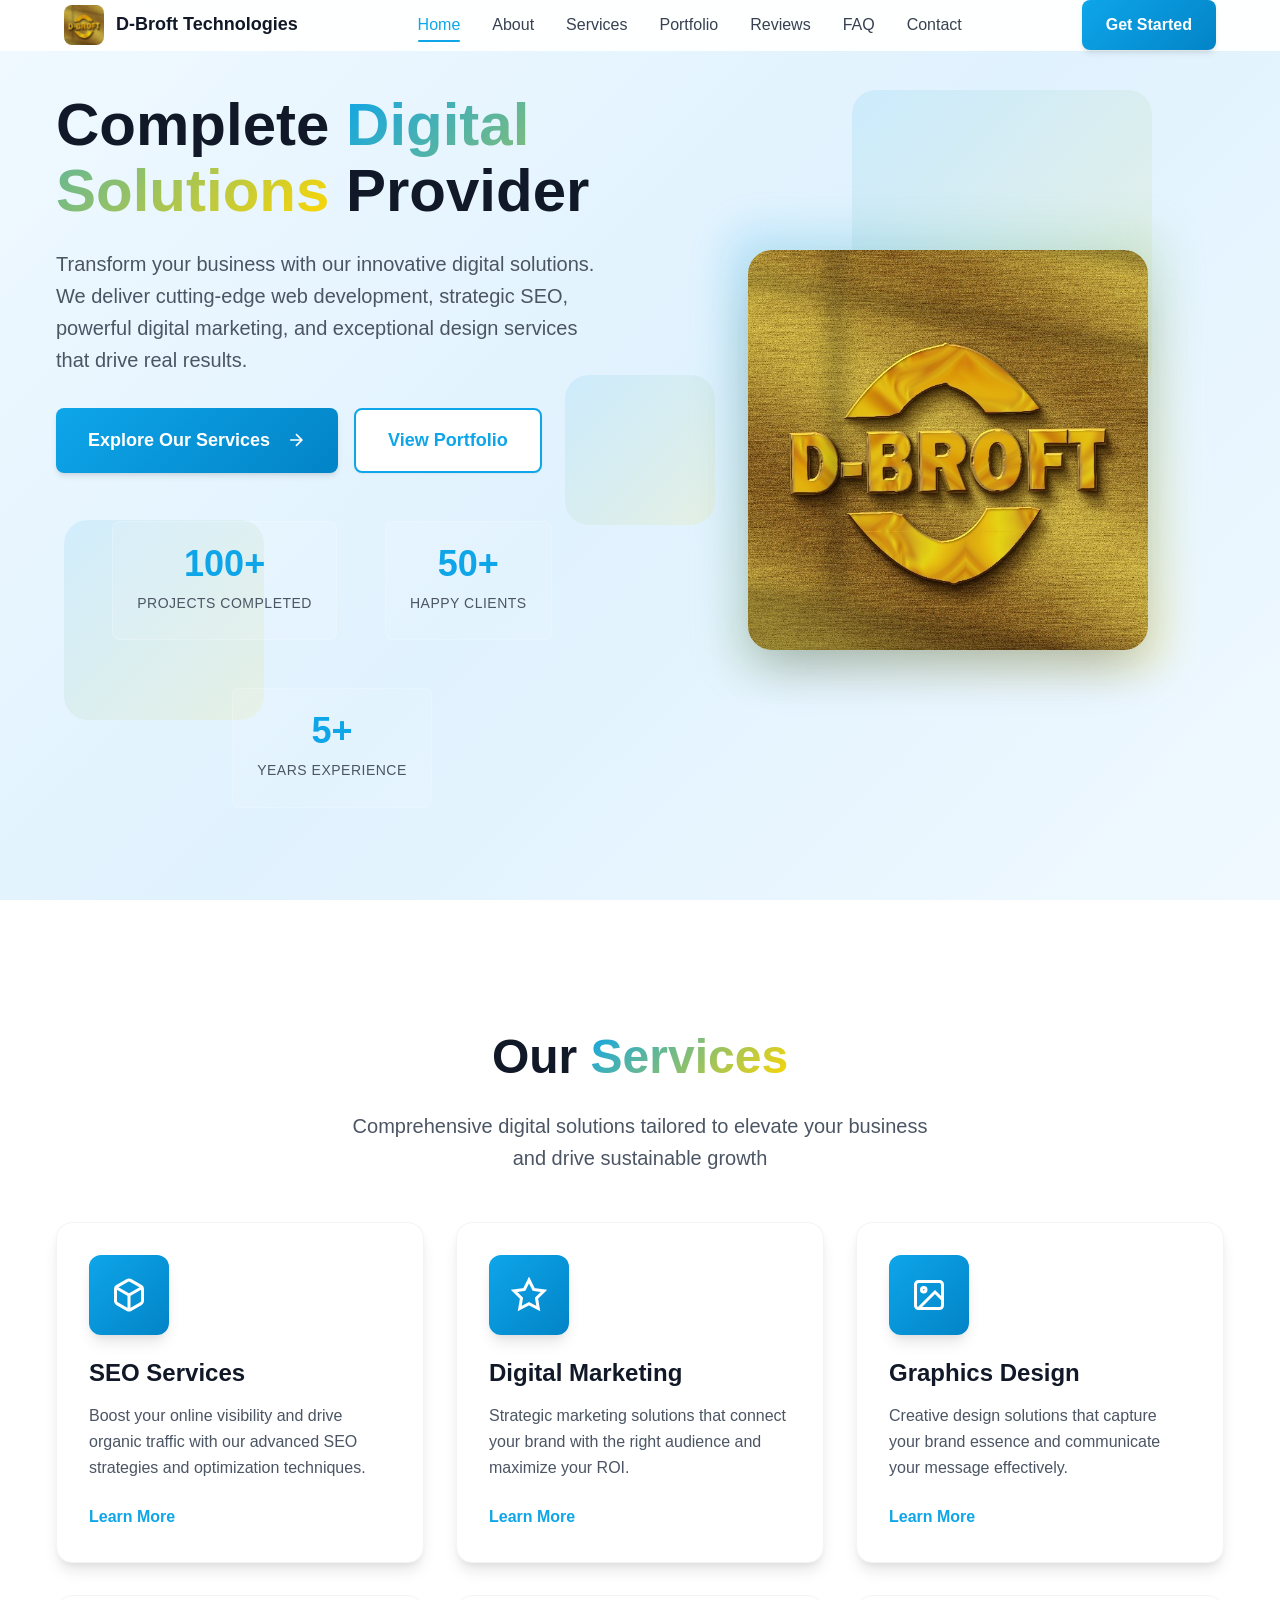
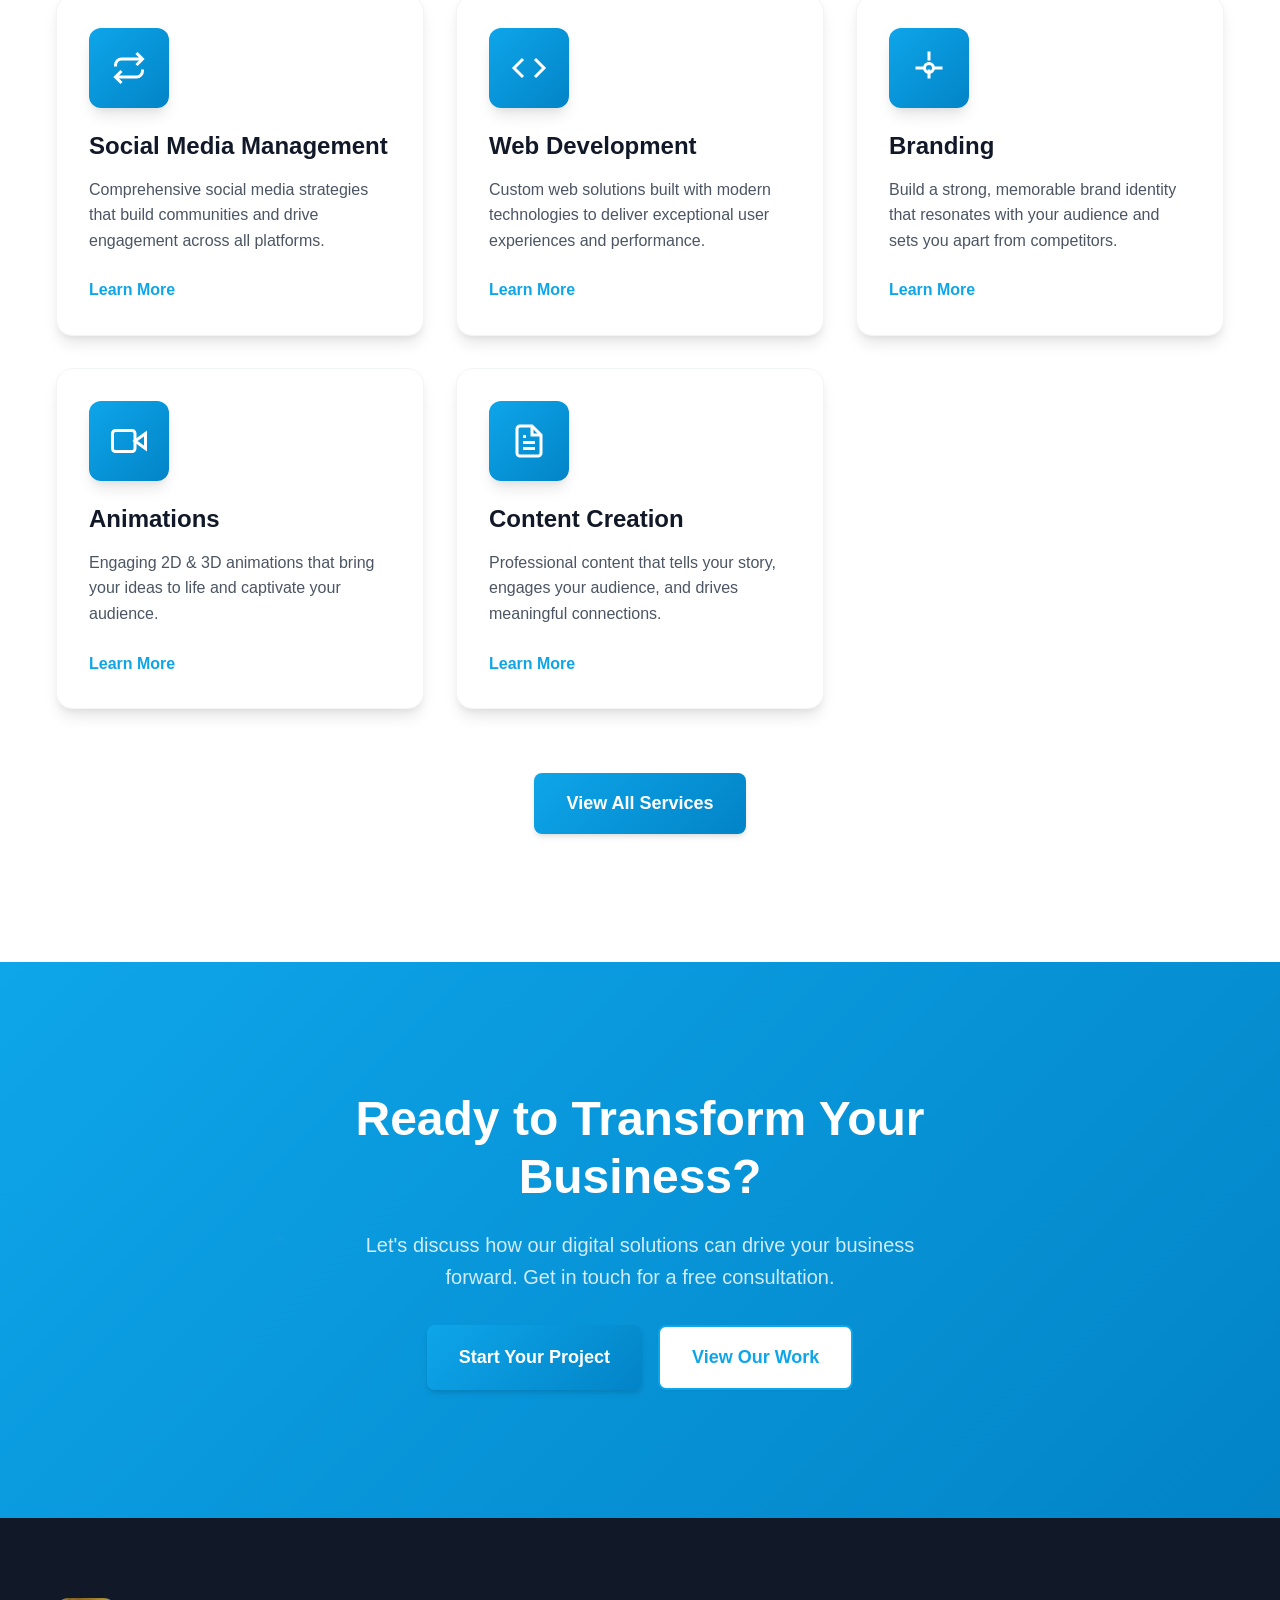
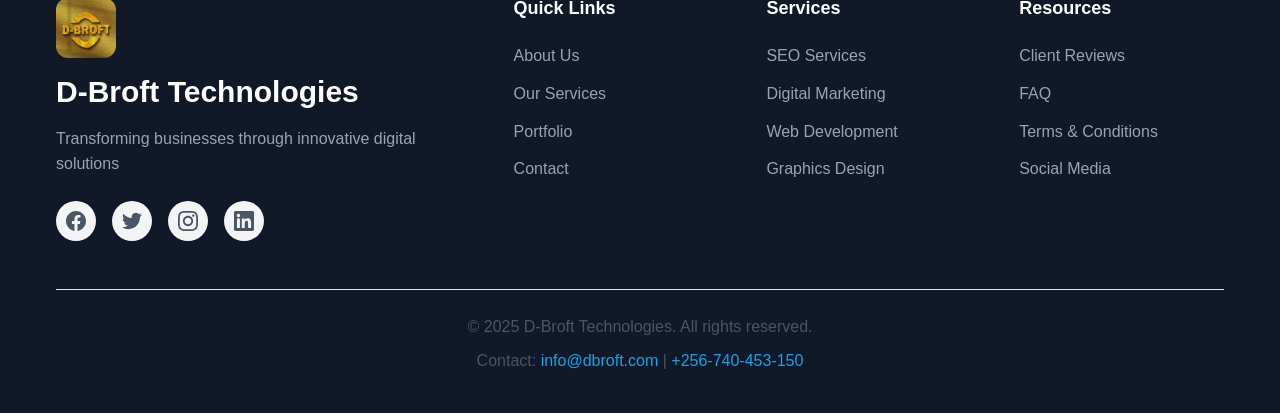
==== commit 02db7762: "Add comprehensive audit and fixes documentation Added multiple markdown files documenting the audit " ====
--- a/index.html
+++ b/index.html
@@ -56,7 +56,7 @@
    <meta http-equiv="Content-Security-Policy" content="default-src 'self'; script-src 'self' 'unsafe-inline' https://www.googletagmanager.com https://www.google-analytics.com; style-src 'self' 'unsafe-inline' https://fonts.googleapis.com; font-src 'self' https://fonts.gstatic.com; img-src 'self' data: https:; connect-src 'self' https://www.google-analytics.com;">
    
 <!-- Google Analytics -->
-   <script async src="./https://www.googletagmanager.com/gtag/js?id=G-C004P0LS3F"></script>
+   <script async src="https://www.googletagmanager.com/gtag/js?id=G-C004P0LS3F"></script>
    <script>
     window.dataLayer = window.dataLayer || [];
     function gtag(){dataLayer.push(arguments);}
@@ -74,7 +74,7 @@
     "logo": "https://dbroft.vercel.app/assets/img/logo.jpg",
     "contactPoint": {
      "@type": "ContactPoint",
-     "telephone": "+256-740453150",
+     "telephone": "+256-740-453-150",
      "contactType": "customer service"
     },
     "address": {
@@ -106,8 +106,9 @@
       <a href="./about.html" class="nav-link">About</a>
       <a href="./services.html" class="nav-link">Services</a>
       <a href="./portfolio.html" class="nav-link">Portfolio</a>
+      <a href="./reviews.html" class="nav-link">Reviews</a>
+      <a href="./faq.html" class="nav-link">FAQ</a>
       <a href="./contact.html" class="nav-link">Contact</a>
-      <a href="./reviews.html" class="nav-link">Reviews</a>
      </div>
      
      <div class="nav-actions">
@@ -381,7 +382,7 @@
      
      <div class="footer-bottom">
       <p>&copy; 2025 D-Broft Technologies. All rights reserved.</p>
-      <p>Contact: <a href="mailto:droft.tech@gmail.com">droft.tech@gmail.com</a> | <a href="tel:+256740453150">+256-740453150</a></p>
+      <p>Contact: <a href="mailto:info@dbroft.com">info@dbroft.com</a> | <a href="tel:+256740453150">+256-740-453-150</a></p>
      </div>
     </div>
    </footer>
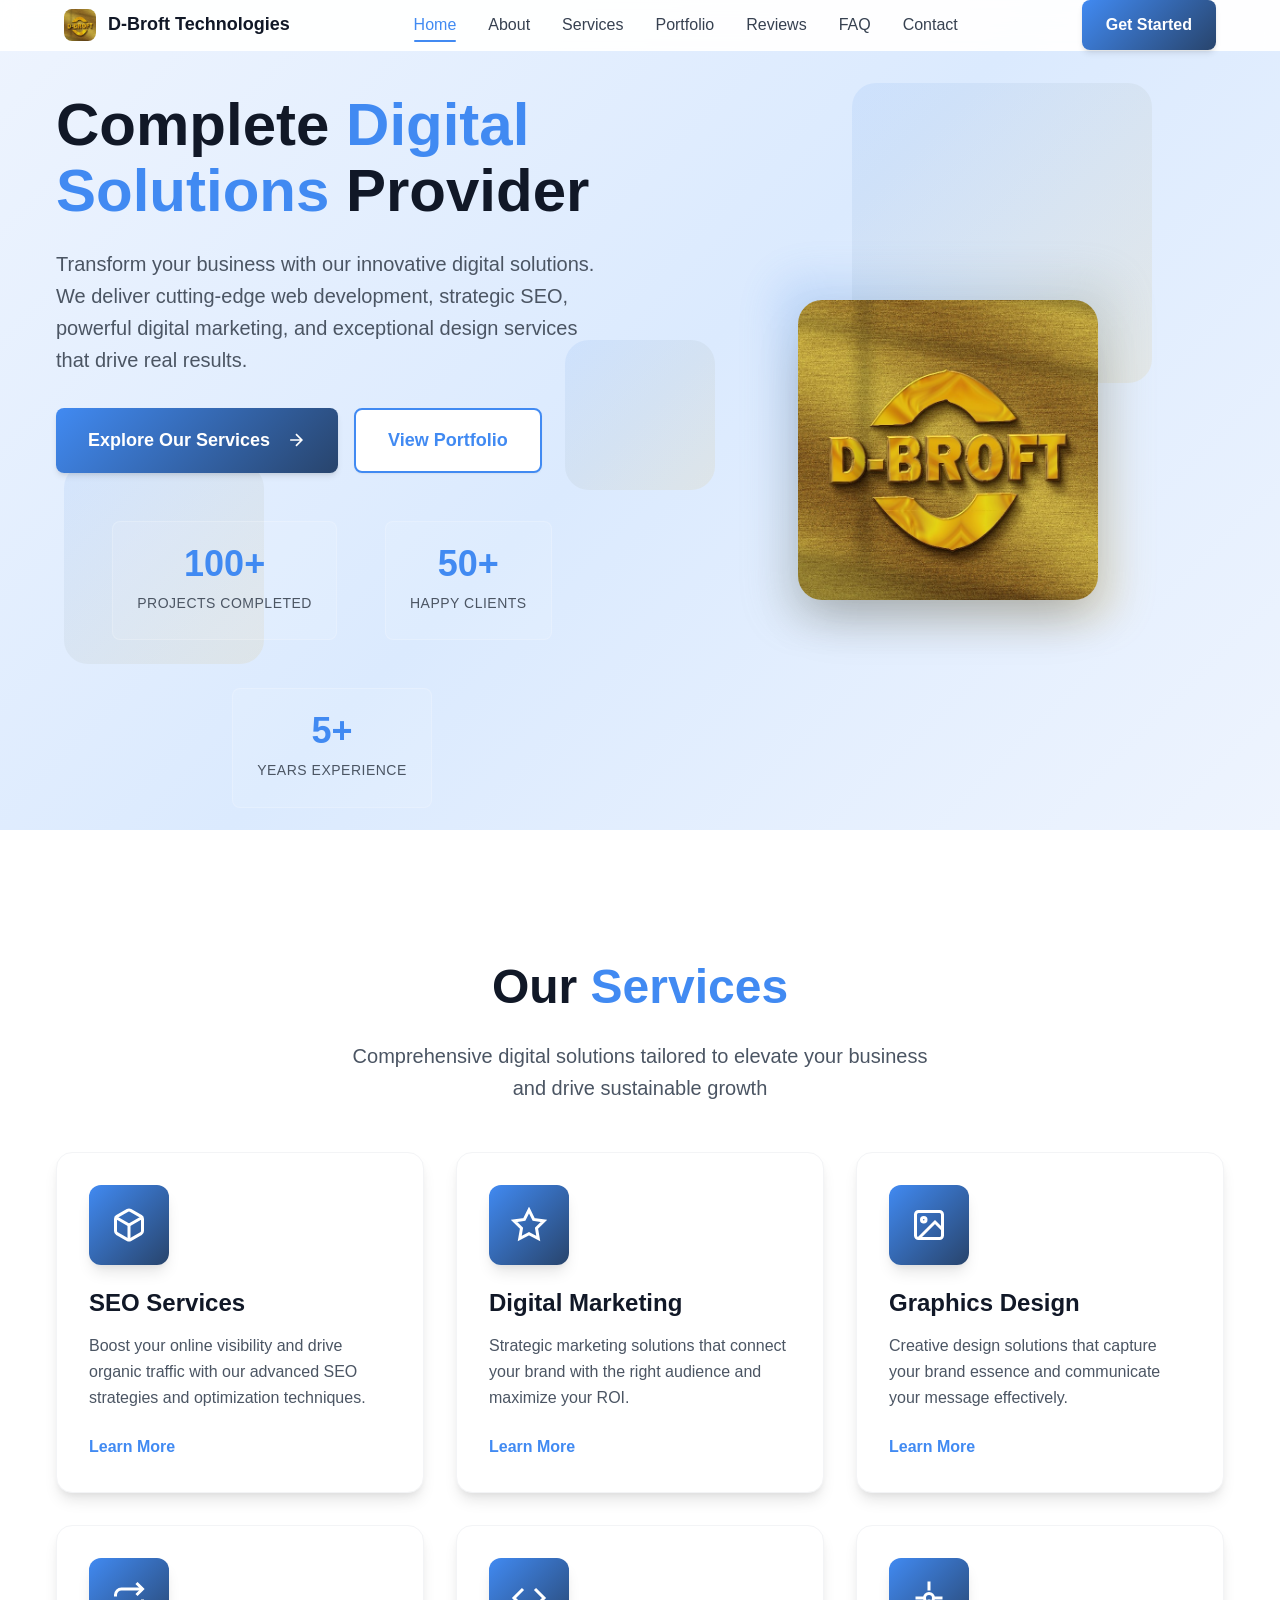
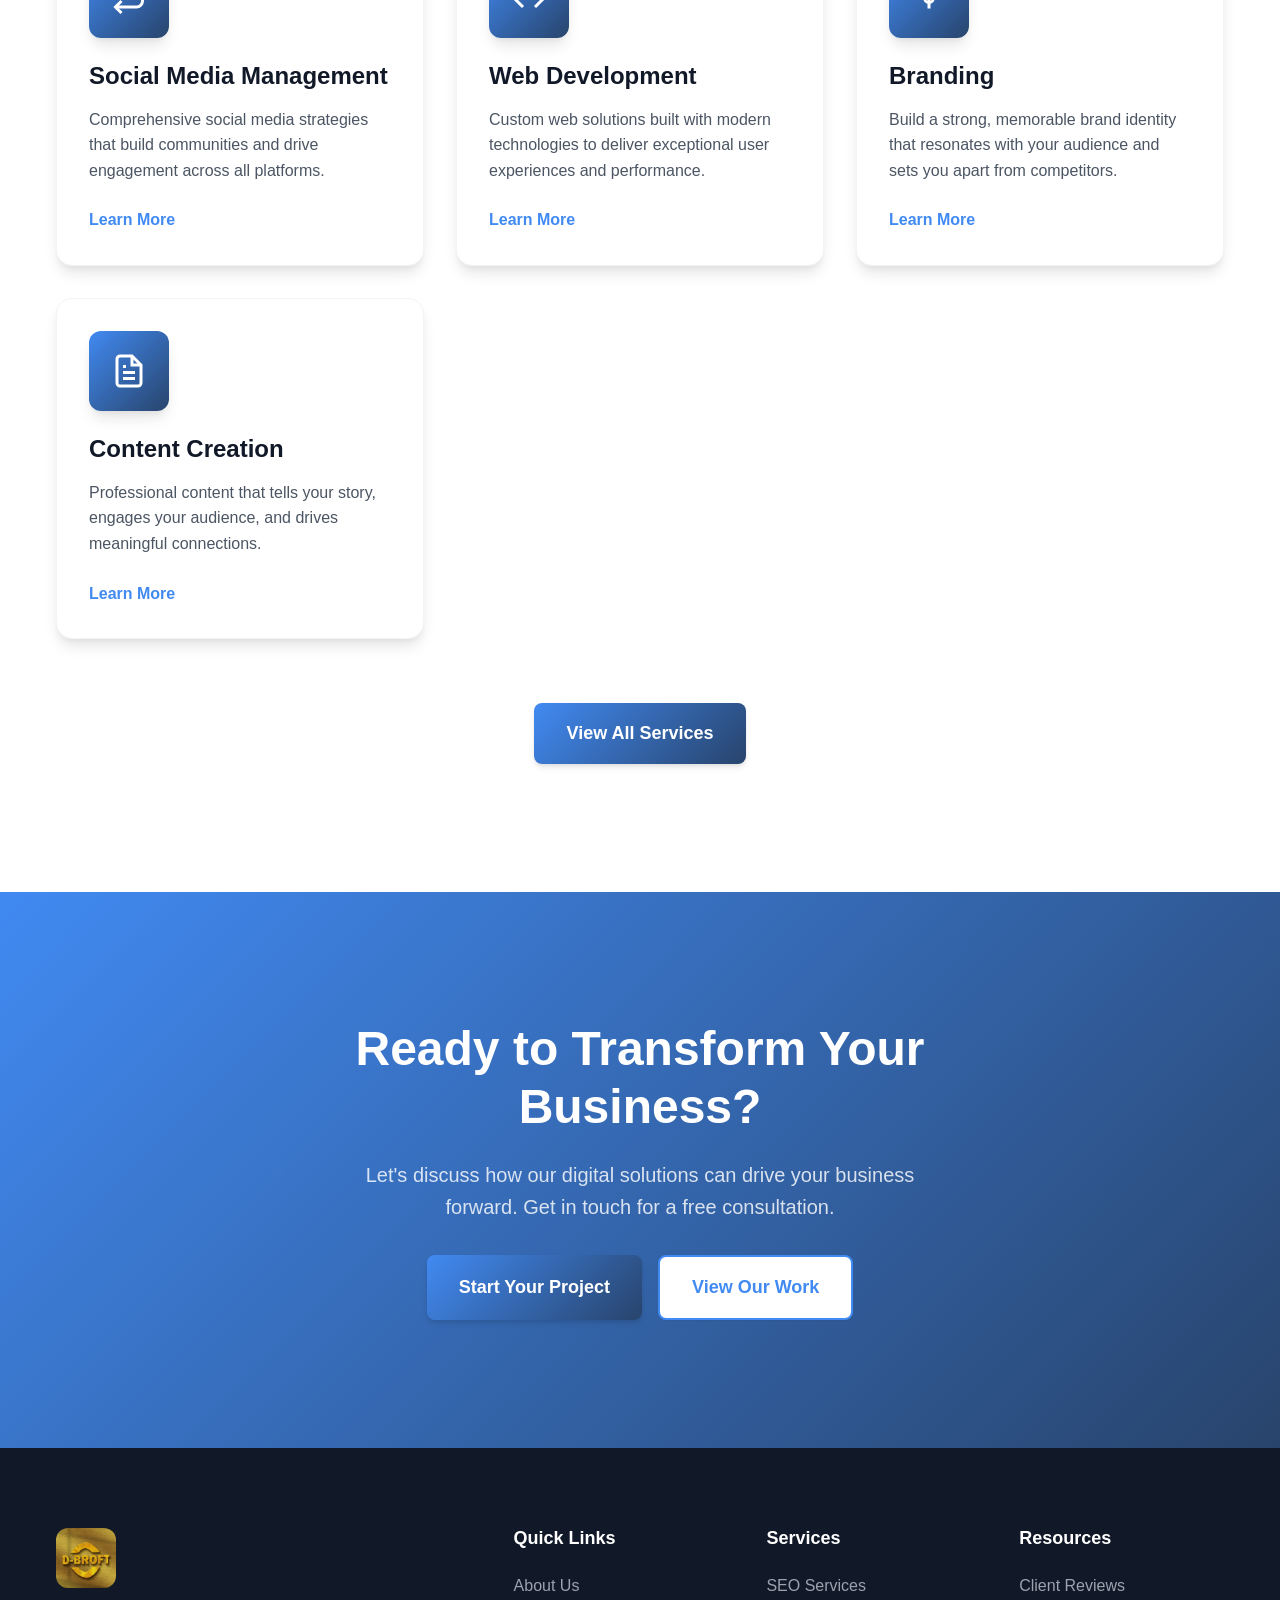
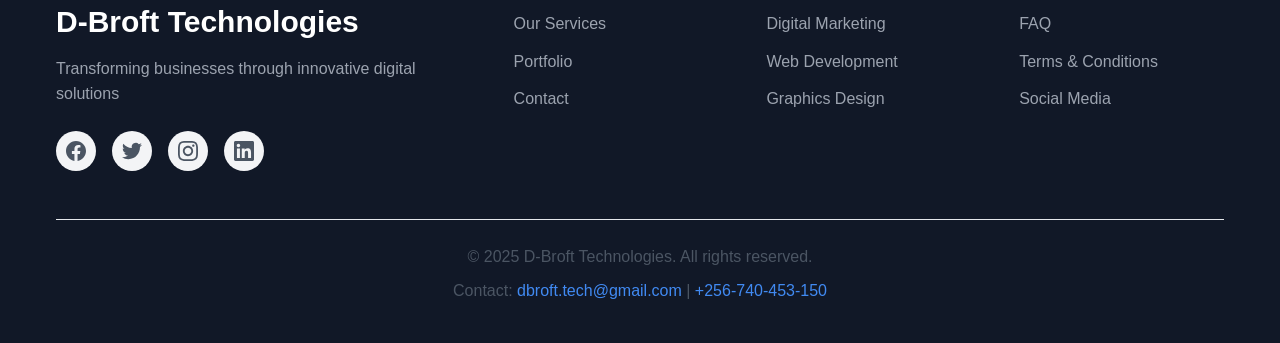
==== commit 401a9568: "Add files via upload" ====
--- a/index.html
+++ b/index.html
@@ -47,7 +47,7 @@
    
 <!-- PWA -->
    <link rel="manifest" href="./manifest.json">
-   <meta name="theme-color" content="#0ea5e9">
+   <meta name="theme-color" content="#418af2">
    <meta name="apple-mobile-web-app-capable" content="yes">
    <meta name="apple-mobile-web-app-status-bar-style" content="default">
    <meta name="apple-mobile-web-app-title" content="D-Broft Technologies">
@@ -268,18 +268,6 @@
       <div class="service-card animate-on-scroll" data-delay="600">
        <div class="service-icon">
         <svg viewBox="0 0 24 24" fill="none" stroke="currentColor">
-         <polygon points="23,7 16,12 23,17 23,7"/>
-         <rect x="1" y="5" width="15" height="14" rx="2" ry="2"/>
-        </svg>
-       </div>
-       <h3 class="service-title">Animations</h3>
-       <p class="service-description">Engaging 2D & 3D animations that bring your ideas to life and captivate your audience.</p>
-       <a href="./services.html#animations" class="service-link">Learn More</a>
-      </div>
-      
-      <div class="service-card animate-on-scroll" data-delay="700">
-       <div class="service-icon">
-        <svg viewBox="0 0 24 24" fill="none" stroke="currentColor">
          <path d="M14 2H6a2 2 0 0 0-2 2v16a2 2 0 0 0 2 2h12a2 2 0 0 0 2-2V8z"/>
          <polyline points="14,2 14,8 20,8"/>
          <line x1="16" y1="13" x2="8" y2="13"/>
@@ -382,7 +370,7 @@
      
      <div class="footer-bottom">
       <p>&copy; 2025 D-Broft Technologies. All rights reserved.</p>
-      <p>Contact: <a href="mailto:info@dbroft.com">info@dbroft.com</a> | <a href="tel:+256740453150">+256-740-453-150</a></p>
+      <p>Contact: <a href="mailto:dbroft.tech@gmail.com">dbroft.tech@gmail.com</a> | <a href="tel:+256740453150">+256-740-453-150</a></p>
      </div>
     </div>
    </footer>
--- a/assets/css/main.css
+++ b/assets/css/main.css
@@ -3,13 +3,13 @@
 
 /* CSS Custom Properties */
  :root {
-/* Colors */
-  --primary: #0ea5e9;
-  --primary-dark: #0284c7;
-  --primary-light: #38bdf8;
-  --accent: #FFD700;
-  --accent-dark: #DAA520;
-  --accent-light: #FFE55C;
+/* Colors - D-Broft Brand Colors */
+  --primary: #418af2;
+  --primary-dark: #28446c;
+  --primary-light: #6da8f5;
+  --accent: #e0aa26;
+  --accent-dark: #c49020;
+  --accent-light: #f0c84e;
   --success: #10b981;
   --warning: #f59e0b;
   --error: #ef4444;
@@ -113,6 +113,7 @@
   color: var(--gray-800);
   background-color: var(--white);
   overflow-x: hidden;
+  padding-top: 70px;
  }
 
 /* Typography */
@@ -164,10 +165,7 @@
  .text-right { text-align: right; }
 
  .text-gradient {
-  background: linear-gradient(135deg, var(--primary) 0%, var(--accent) 100%);
-  -webkit-background-clip: text;
-  -webkit-text-fill-color: transparent;
-  background-clip: text;
+  color: var(--primary);
  }
 
  .sr-only {
@@ -218,8 +216,8 @@
  }
 
  .nav-logo {
-  width: 40px;
-  height: 40px;
+  width: 32px;
+  height: 32px;
   border-radius: var(--radius-lg);
   object-fit: cover;
  }
@@ -274,6 +272,8 @@
   border: none;
   cursor: pointer;
   padding: var(--space-2);
+  z-index: 1000;
+  position: relative;
  }
 
  .nav-toggle span {
@@ -283,14 +283,28 @@
   transition: all var(--transition-fast);
  }
 
+ .nav-toggle.active span:nth-child(1) {
+  transform: rotate(45deg) translate(5px, 5px);
+ }
+
+ .nav-toggle.active span:nth-child(2) {
+  opacity: 0;
+ }
+
+ .nav-toggle.active span:nth-child(3) {
+  transform: rotate(-45deg) translate(7px, -6px);
+ }
+
 /* Hero Section */
  .hero {
   position: relative;
-  min-height: 100vh;
+  min-height: calc(100vh - 70px);
   display: flex;
   align-items: center;
   overflow: hidden;
-  background: linear-gradient(135deg, #f0f9ff 0%, #e0f2fe 50%, #f0f9ff 100%);
+  background: linear-gradient(135deg, #eef4fe 0%, #dbeafe 50%, #eef4fe 100%);
+  margin-top: -70px;
+  padding-top: 70px;
  }
 
  .hero-background {
@@ -402,8 +416,8 @@
 
  .hero-image-container {
   position: relative;
-  width: 400px;
-  height: 400px;
+  width: 300px;
+  height: 300px;
  }
 
  .hero-image {
@@ -697,35 +711,35 @@
 
 /* Page-specific Hero Styles */
  .hero-about {
-  background: linear-gradient(135deg, #f0f9ff 0%, #e0f2fe 50%, #f0f9ff 100%);
+  background: linear-gradient(135deg, #eef4fe 0%, #dbeafe 50%, #eef4fe 100%);
  }
 
  .hero-services {
-  background: linear-gradient(135deg, #f0fdf4 0%, #dcfce7 50%, #f0fdf4 100%);
+  background: linear-gradient(135deg, #eef4fe 0%, #dbeafe 50%, #eef4fe 100%);
  }
 
  .hero-portfolio {
-  background: linear-gradient(135deg, #fefce8 0%, #fef3c7 50%, #fefce8 100%);
+  background: linear-gradient(135deg, #eef4fe 0%, #dbeafe 50%, #eef4fe 100%);
  }
 
  .hero-contact {
-  background: linear-gradient(135deg, #fdf2f8 0%, #fce7f3 50%, #fdf2f8 100%);
+  background: linear-gradient(135deg, #eef4fe 0%, #dbeafe 50%, #eef4fe 100%);
  }
 
  .hero-reviews {
-  background: linear-gradient(135deg, #f5f3ff 0%, #ede9fe 50%, #f5f3ff 100%);
+  background: linear-gradient(135deg, #eef4fe 0%, #dbeafe 50%, #eef4fe 100%);
  }
 
  .hero-faq {
-  background: linear-gradient(135deg, #fff7ed 0%, #fed7aa 50%, #fff7ed 100%);
+  background: linear-gradient(135deg, #eef4fe 0%, #dbeafe 50%, #eef4fe 100%);
  }
 
  .hero-terms {
-  background: linear-gradient(135deg, #f8fafc 0%, #e2e8f0 50%, #f8fafc 100%);
+  background: linear-gradient(135deg, #eef4fe 0%, #dbeafe 50%, #eef4fe 100%);
  }
 
  .hero-social {
-  background: linear-gradient(135deg, #ecfdf5 0%, #d1fae5 50%, #ecfdf5 100%);
+  background: linear-gradient(135deg, #eef4fe 0%, #dbeafe 50%, #eef4fe 100%);
  }
 
 /* About Page Styles */
@@ -742,22 +756,27 @@
  }
 
  .story-text {
-  padding-right: var(--space-8);
+  padding-right: var(--space-12);
  }
 
  .story-text h2 {
   font-size: var(--text-4xl);
   font-weight: 700;
-  color: var(--gray-900);
-  margin-bottom: var(--space-6);
-  line-height: 1.2;
+  color: var(--primary-dark);
+  margin-bottom: var(--space-8);
+  letter-spacing: -0.5px;
  }
 
  .story-text p {
   font-size: var(--text-lg);
-  color: var(--gray-600);
-  line-height: 1.7;
+  color: var(--gray-700);
+  line-height: 1.8;
   margin-bottom: var(--space-6);
+ }
+
+ .story-text p:first-of-type {
+  font-weight: 500;
+  color: var(--gray-800);
  }
 
  .story-text p:last-child {
@@ -766,15 +785,40 @@
 
  .story-visual {
   position: relative;
+  background: linear-gradient(135deg, rgba(65, 138, 242, 0.05) 0%, rgba(255, 215, 0, 0.05) 100%);
+  padding: 0;
+  border-radius: var(--radius-2xl);
+  box-shadow: var(--shadow-xl);
+  border: 2px solid rgba(65, 138, 242, 0.15);
+  overflow: hidden;
+ }
+
+ .story-badge {
+  position: absolute;
+  top: 20px;
+  right: 20px;
+  background: linear-gradient(135deg, var(--primary), var(--accent));
+  color: var(--white);
+  padding: var(--space-3) var(--space-6);
+  border-radius: var(--radius-full);
+  font-size: var(--text-xs);
+  font-weight: 700;
+  text-transform: uppercase;
+  letter-spacing: 0.08em;
+  box-shadow: 0 4px 15px rgba(65, 138, 242, 0.4);
+  z-index: 10;
+  backdrop-filter: blur(10px);
+  border: 1px solid rgba(255, 255, 255, 0.3);
  }
 
  .story-image {
   width: 100%;
-  height: 400px;
+  height: 450px;
   object-fit: cover;
-  border-radius: var(--radius-xl);
-  box-shadow: var(--shadow-2xl);
+  border-radius: 0;
+  box-shadow: none;
   transition: transform 0.3s ease;
+  display: block;
  }
 
  .story-image:hover {
@@ -819,7 +863,7 @@
   width: 120px;
   height: 120px;
   border-radius: var(--radius-full);
-  object-fit: cover;
+  object-fit: contain;
   border: 4px solid var(--primary-light);
   transition: all 0.3s ease;
   margin: 0 auto;
@@ -829,6 +873,56 @@
  .team-member:hover .member-image img {
   border-color: var(--primary);
   transform: scale(1.05);
+ }
+
+/* Chief Officer Styling - consistent with team members */
+ .team-chief {
+  position: relative;
+  background: var(--white);
+  border: 2px solid var(--primary);
+  box-shadow: var(--shadow-lg);
+ }
+
+ .team-chief:hover {
+  box-shadow: var(--shadow-2xl);
+  border-color: var(--primary-dark);
+ }
+
+ .chief-badge {
+  position: absolute;
+  top: -12px;
+  left: 50%;
+  transform: translateX(-50%);
+  background: var(--primary);
+  color: var(--white);
+  padding: var(--space-2) var(--space-4);
+  border-radius: var(--radius-full);
+  font-size: var(--text-xs);
+  font-weight: 700;
+  text-transform: uppercase;
+  letter-spacing: 0.05em;
+  box-shadow: var(--shadow-md);
+  z-index: 10;
+ }
+
+ .team-chief .member-image img {
+  width: 140px;
+  height: 140px;
+  border-color: var(--primary);
+ }
+
+ .team-chief:hover .member-image img {
+  border-color: var(--primary-dark);
+ }
+
+ .team-chief .member-name {
+  font-size: var(--text-2xl);
+  color: var(--primary-dark);
+ }
+
+ .team-chief .member-role {
+  color: var(--primary);
+  font-weight: 700;
  }
 
  .member-info {
@@ -970,41 +1064,6 @@
   padding: 0 var(--space-6);
   max-width: 1200px;
   margin: 0 auto;
- }
-
- .nav-actions {
-  display: flex;
-  align-items: center;
-  gap: var(--space-4);
- }
-
- .nav-toggle {
-  display: none;
-  flex-direction: column;
-  gap: 4px;
-  background: none;
-  border: none;
-  cursor: pointer;
-  padding: var(--space-2);
- }
-
- .nav-toggle span {
-  width: 24px;
-  height: 2px;
-  background: var(--gray-700);
-  transition: all 0.3s ease;
- }
-
- .nav-toggle.active span:nth-child(1) {
-  transform: rotate(45deg) translate(5px, 5px);
- }
-
- .nav-toggle.active span:nth-child(2) {
-  opacity: 0;
- }
-
- .nav-toggle.active span:nth-child(3) {
-  transform: rotate(-45deg) translate(7px, -6px);
  }
 
 /* Footer Social */
@@ -1628,7 +1687,7 @@
  left: 0;
  right: 0;
  bottom: 0;
- background: linear-gradient(135deg, rgba(14, 165, 233, 0.9), rgba(255, 215, 0, 0.8));
+ background: linear-gradient(135deg, rgba(65, 138, 242, 0.9), rgba(255, 215, 0, 0.8));
  display: flex;
  align-items: center;
  justify-content: center;
@@ -2180,7 +2239,7 @@
 .input-field:focus {
  outline: none;
  border-color: var(--primary);
- box-shadow: 0 0 0 3px rgba(14, 165, 233, 0.1);
+ box-shadow: 0 0 0 3px rgba(65, 138, 242, 0.15);
  transform: translateY(-1px);
 }
 
@@ -2210,12 +2269,19 @@
  appearance: none;
 }
 
-.input-field:invalid {
+/* Only show validation states after user interaction */
+.input-field:invalid:not(:placeholder-shown) {
  border-color: var(--error);
 }
 
-.input-field:valid {
+.input-field:valid:not(:placeholder-shown) {
  border-color: var(--success);
+}
+
+/* Error class for JavaScript validation */
+.input-field.error {
+ border-color: var(--error) !important;
+ background-color: rgba(239, 68, 68, 0.05);
 }
 
 .form-footer {
@@ -2239,6 +2305,89 @@
 
 .btn:hover .btn-icon {
  transform: translateX(2px);
+}
+
+/* Map Section */
+.map-section {
+ padding: var(--space-20) 0;
+ background: var(--white);
+}
+
+.map-header {
+ text-align: center;
+ margin-bottom: var(--space-12);
+}
+
+.map-header .section-title {
+ margin-bottom: var(--space-4);
+}
+
+.map-header .section-description {
+ font-size: var(--text-lg);
+ color: var(--gray-600);
+ max-width: 600px;
+ margin: 0 auto;
+}
+
+.map-container {
+ width: 100%;
+ border-radius: var(--radius-xl);
+ overflow: hidden;
+ box-shadow: var(--shadow-lg);
+ margin-bottom: var(--space-12);
+}
+
+.map-container iframe {
+ display: block;
+ width: 100%;
+ border: none;
+}
+
+.map-info {
+ display: grid;
+ grid-template-columns: repeat(auto-fit, minmax(250px, 1fr));
+ gap: var(--space-8);
+ margin-top: var(--space-12);
+}
+
+.map-info-card {
+ background: var(--gray-50);
+ padding: var(--space-6);
+ border-radius: var(--radius-lg);
+ border: 1px solid var(--gray-200);
+ text-align: center;
+ transition: all 0.3s ease;
+}
+
+.map-info-card:hover {
+ background: var(--white);
+ box-shadow: var(--shadow-md);
+ border-color: var(--primary);
+ transform: translateY(-4px);
+}
+
+.map-info-card h3 {
+ font-size: var(--text-lg);
+ font-weight: 600;
+ color: var(--gray-900);
+ margin-bottom: var(--space-3);
+}
+
+.map-info-card p {
+ color: var(--gray-600);
+ font-size: var(--text-sm);
+ line-height: 1.6;
+ margin: 0;
+}
+
+.map-info-card a {
+ color: var(--primary);
+ font-weight: 500;
+ transition: color var(--transition-fast);
+}
+
+.map-info-card a:hover {
+ color: var(--primary-dark);
 }
 
 /* FAQ Preview Section */
@@ -2390,7 +2539,7 @@
 
 .reviews-container {
  display: grid;
- grid-template-columns: repeat(auto-fit, minmax(400px, 1fr));
+ grid-template-columns: repeat(auto-fit, minmax(320px, 1fr));
  gap: var(--space-8);
  margin-bottom: var(--space-12);
 }
@@ -2716,8 +2865,6 @@
  justify-content: center;
  flex-wrap: wrap;
 }
-  flex-wrap: wrap;
- }
 
  .category-btn {
   padding: var(--space-3) var(--space-6);
@@ -2829,7 +2976,7 @@
  .search-input:focus {
   outline: none;
   border-color: var(--primary);
-  box-shadow: 0 0 0 3px rgba(14, 165, 233, 0.1);
+  box-shadow: 0 0 0 3px rgba(65, 138, 242, 0.15);
  }
 
  .search-btn {
@@ -2881,49 +3028,7 @@
   border-color: var(--primary);
  }
 
- .reviews-grid {
-  padding: var(--space-20) 0;
- }
-
- .reviews-container {
-  display: grid;
-  grid-template-columns: repeat(auto-fit, minmax(350px, 1fr));
-  gap: var(--space-8);
-  margin-bottom: var(--space-12);
- }
-
- .review-card {
-  background: var(--white);
-  padding: var(--space-6);
-  border-radius: var(--radius-lg);
-  border: 1px solid var(--gray-200);
-  box-shadow: var(--shadow-sm);
-  transition: all 0.2s ease;
- }
-
- .review-card:hover {
-  box-shadow: var(--shadow-lg);
-  transform: translateY(-2px);
- }
-
- .review-header {
-  display: flex;
-  justify-content: space-between;
-  align-items: flex-start;
-  margin-bottom: var(--space-4);
- }
-
- .reviewer-info {
-  display: flex;
-  gap: var(--space-3);
- }
-
  .reviewer-avatar {
-  width: 48px;
-  height: 48px;
-  background: var(--primary);
-  color: var(--white);
-  border-radius: var(--radius-full);
   display: flex;
   align-items: center;
   justify-content: center;
@@ -3427,11 +3532,45 @@
 
  @media (max-width: 768px) {
   .nav-menu {
+   position: absolute;
+   top: 70px;
+   left: 0;
+   right: 0;
+   background: rgba(255, 255, 255, 0.98);
+   backdrop-filter: blur(10px);
+   flex-direction: column;
+   gap: var(--space-4);
+   padding: var(--space-6);
+   border-bottom: 1px solid rgba(0, 0, 0, 0.1);
+   box-shadow: var(--shadow-lg);
    display: none;
+   z-index: 999;
   }
   
   .nav-menu.active {
    display: flex;
+  }
+  
+  .nav-menu.active .nav-link {
+   padding: var(--space-3) 0;
+   border-bottom: 1px solid rgba(0, 0, 0, 0.05);
+  }
+  
+  .nav-menu.active .nav-link:last-child {
+   border-bottom: none;
+  }
+  
+  .nav-actions {
+   display: flex !important;
+   gap: var(--space-2);
+  }
+  
+  .nav-actions .btn {
+   display: none;
+  }
+  
+  .nav-toggle {
+   display: flex !important;
   }
   
   .hero-title {
@@ -3616,12 +3755,6 @@
    gap: var(--space-2);
   }
   
-  .rating-bar {
-   flex-direction: column;
-   align-items: flex-start;
-   gap: var(--space-2);
-  }
-  
   .bar-container {
    width: 100%;
   }
@@ -3642,6 +3775,29 @@
   .cta-actions {
    flex-direction: column;
    align-items: center;
+  }
+  
+  /* Team responsive styles for 768px */
+  .team-chief .member-image img {
+   width: 120px;
+   height: 120px;
+  }
+  
+  .team-chief .member-name {
+   font-size: var(--text-xl);
+  }
+  
+  /* Map responsive styles for 768px */
+  .map-container {
+   height: auto;
+  }
+  
+  .map-container iframe {
+   height: 350px;
+  }
+  
+  .map-info {
+   grid-template-columns: 1fr;
   }
  }
 
@@ -3742,6 +3898,46 @@
    padding: var(--space-4);
   }
   
+  /* Team responsive styles for 480px */
+  .team-chief {
+   padding: var(--space-6);
+  }
+  
+  .chief-badge {
+   font-size: var(--text-2xs);
+   padding: var(--space-1) var(--space-3);
+  }
+  
+  .team-chief .member-image img {
+   width: 100px;
+   height: 100px;
+  }
+  
+  .team-chief .member-name {
+   font-size: var(--text-lg);
+  }
+  
+  .team-chief .member-role {
+   font-size: var(--text-sm);
+  }
+  
+  /* Map responsive styles for 480px */
+  .map-container iframe {
+   height: 280px;
+  }
+  
+  .map-info-card {
+   padding: var(--space-4);
+  }
+  
+  .map-info-card h3 {
+   font-size: var(--text-base);
+  }
+  
+  .map-info-card p {
+   font-size: var(--text-xs);
+  }
+  
   .faq-item {
    padding: var(--space-4);
   }
@@ -3796,3 +3992,10 @@
    font-size: var(--text-xs);
   }
  }
+
+/* Vision/Mission responsive grid */
+@media (max-width: 768px) {
+ .vision-mission-grid {
+  grid-template-columns: 1fr !important;
+ }
+}
